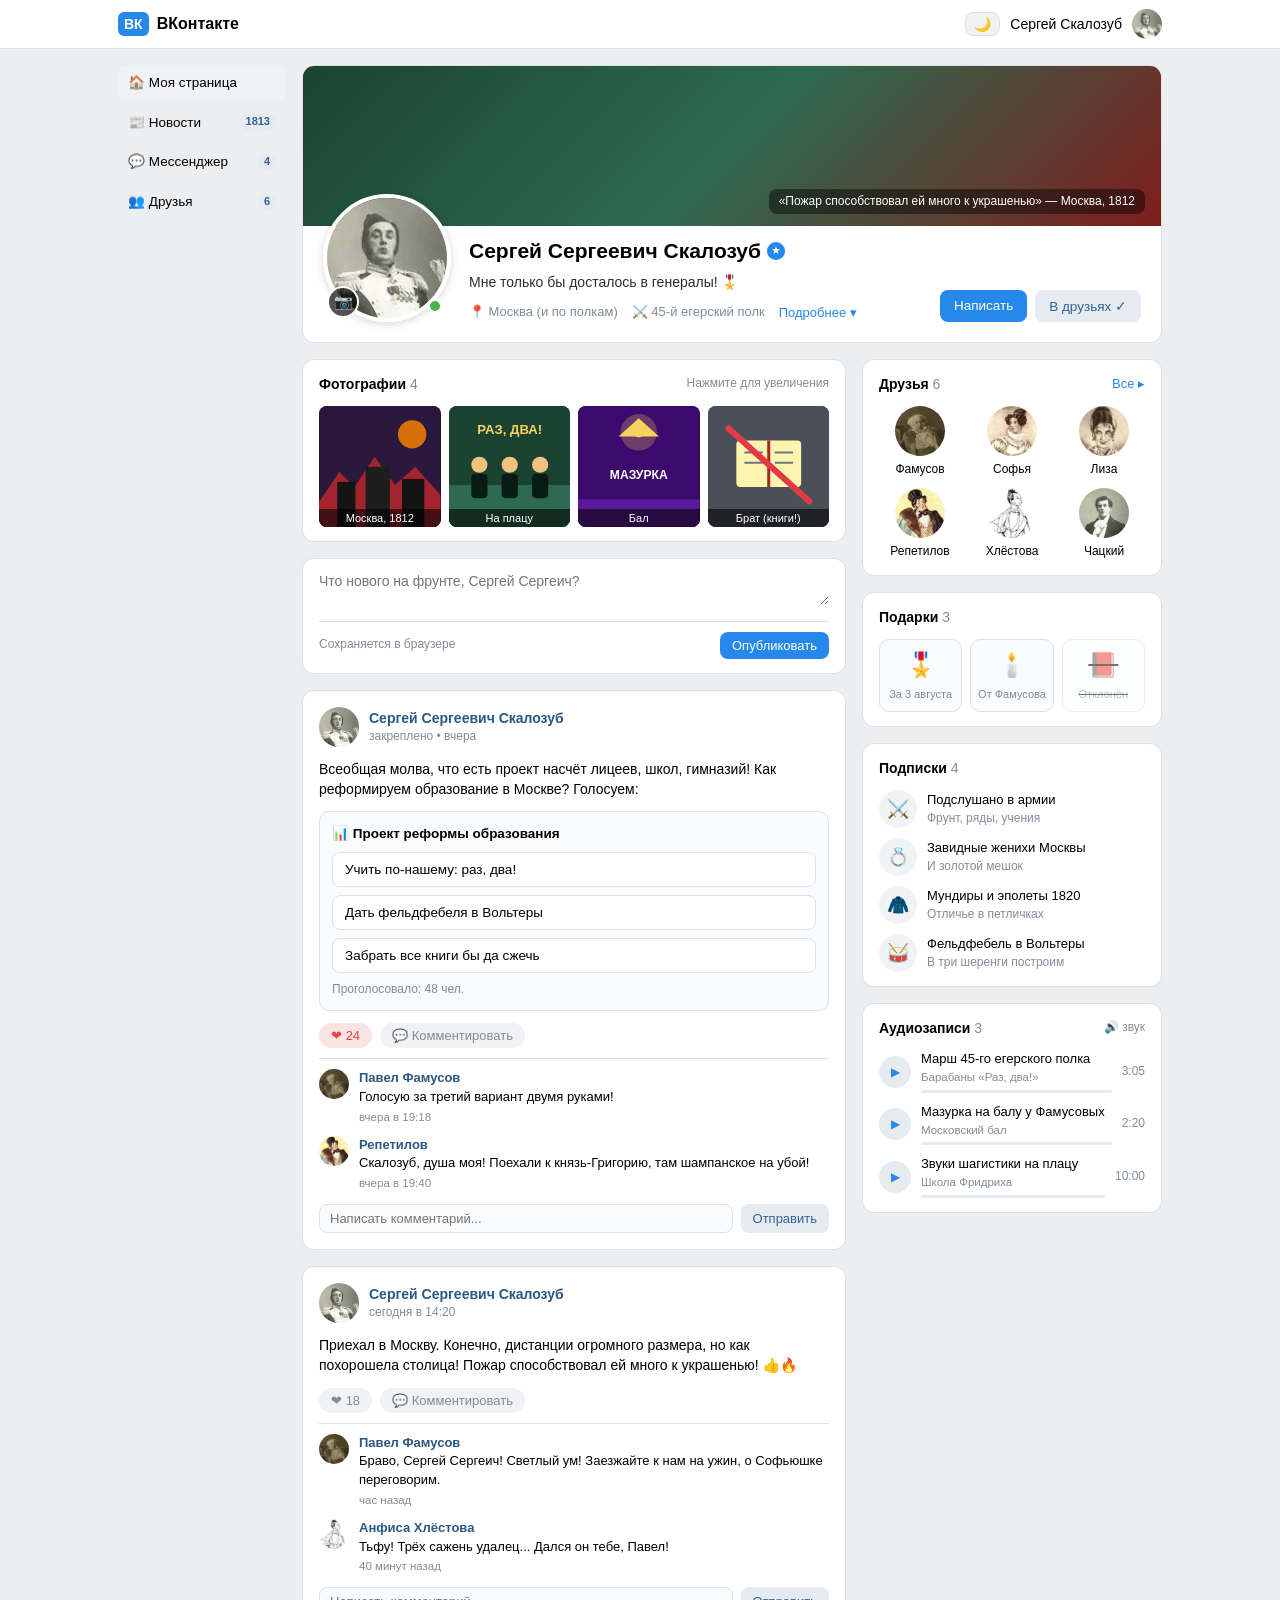
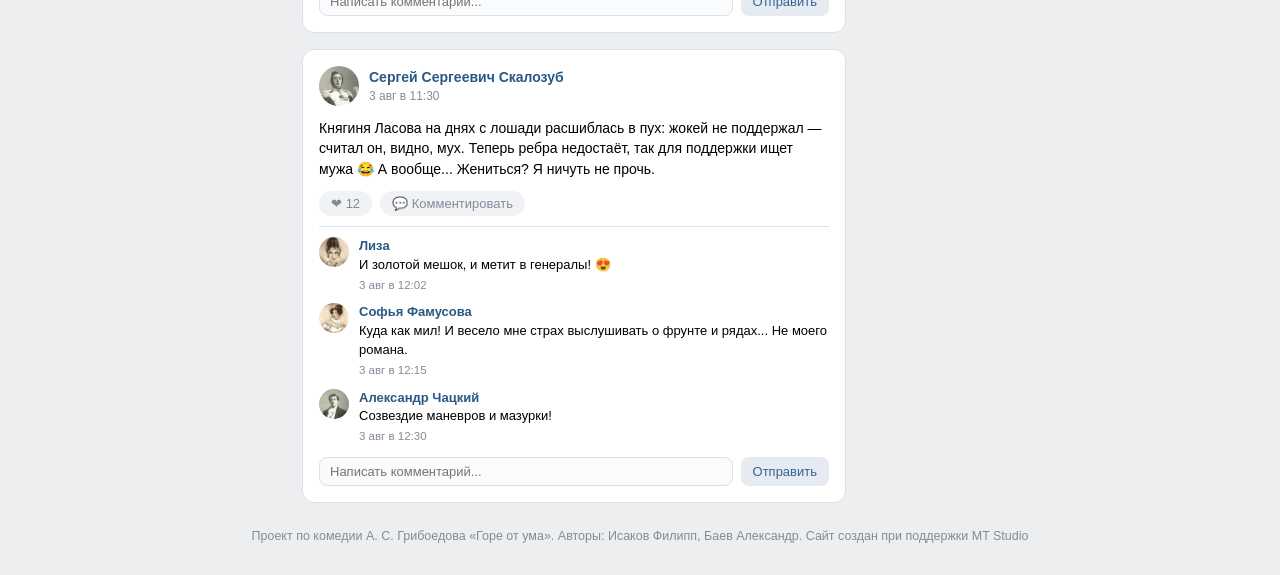
==== index.html @ fe4827a8 "Add files via upload" ====
<!DOCTYPE html>
<html lang="ru">
<head>
  <meta charset="UTF-8" />
  <meta name="viewport" content="width=device-width, initial-scale=1.0" />
  <title>Сергей Скалозуб | ВКонтакте</title>

  <!-- Favicon -->
  <link rel="icon" type="image/svg+xml" href="data:image/svg+xml,%3Csvg xmlns='http://www.w3.org/2000/svg' viewBox='0 0 64 64'%3E%3Crect width='64' height='64' rx='14' fill='%232688eb'/%3E%3Ctext x='32' y='43' font-family='Arial,sans-serif' font-weight='bold' font-size='28' text-anchor='middle' fill='white'%3EВК%3C/text%3E%3C/svg%3E" />

  <!-- Open Graph превью для Telegram / ВК -->
  <meta property="og:type" content="profile" />
  <meta property="og:url" content="https://vk.xkeylomt.space/" />
  <meta property="og:title" content="Сергей Сергеевич Скалозуб | ВКонтакте" />
  <meta property="og:description" content="Полковник 45-го егерского полка. «Мне только бы досталось в генералы!» — интерактивная страница по комедии А. С. Грибоедова «Горе от ума»." />
  <meta property="og:image" content="https://vk.xkeylomt.space/avatars/skalozub.jpg" />
  <meta name="theme-color" content="#2688eb" />

  <link rel="stylesheet" href="style.css" />
</head>
<body>
  <!-- Верхняя шапка -->
  <header class="vk-header">
    <div class="vk-header-inner">
      <div class="vk-header-left">
        <a href="#profile" class="vk-logo" id="logoHome">
          <span class="vk-logo-badge">ВК</span>
          <span class="vk-logo-text">ВКонтакте</span>
        </a>
      </div>
      <div class="vk-header-right">
        <button class="theme-toggle-btn" id="themeToggleBtn" title="Переключить тему">🌙</button>
        <span class="vk-user-mini">Сергей Скалозуб</span>
        <div class="vk-avatar-mini" id="headerMiniAvatar">СС</div>
      </div>
    </div>
  </header>

  <!-- Основной контейнер -->
  <div class="vk-layout">
    <!-- Левое меню -->
    <aside class="vk-sidebar">
      <nav class="vk-nav">
        <a href="#profile" class="vk-nav-item active" id="navProfile">🏠 Моя страница</a>
        <a href="#wall" class="vk-nav-item" id="navNews">📰 Новости <span class="badge">1813</span></a>
        <a href="#" class="vk-nav-item" id="openChatSidebar">💬 Мессенджер <span class="badge">4</span></a>
        <a href="#friends-tab" class="vk-nav-item" id="navFriends">👥 Друзья <span class="badge" id="navFriendsBadge">6</span></a>
      </nav>
    </aside>

    <!-- Контент -->
    <main class="vk-main">
      <!-- ==================== ВКЛАДКА 1: МОЯ СТРАНИЦА ==================== -->
      <div id="profileView">
        <!-- Шапка профиля -->
        <section class="card profile-header-card" id="profile">
          <div class="profile-cover">
            <div class="profile-cover-caption">
              «Пожар способствовал ей много к украшенью» — Москва, 1812
            </div>
          </div>

          <div class="profile-header-body">
            <!-- Аватарка -->
            <div class="profile-avatar-wrap">
              <svg id="defaultAvatarSvg" class="profile-avatar-svg" viewBox="0 0 160 160" xmlns="http://www.w3.org/2000/svg" aria-label="Сергей Скалозуб">
                <rect width="160" height="160" fill="#2c3e50" />
                <path d="M20 160 C25 118, 135 118, 140 160 Z" fill="#1b4332" />
                <path d="M68 118 L80 155 L92 118 Z" fill="#9b2226" />
                <ellipse cx="42" cy="126" rx="16" ry="7" fill="#e9c46a" />
                <ellipse cx="118" cy="126" rx="16" ry="7" fill="#e9c46a" />
                <circle cx="80" cy="125" r="7" fill="#d62828" stroke="#f4d35e" stroke-width="2" />
                <rect x="68" y="95" width="24" height="22" rx="8" fill="#f1c27d" />
                <ellipse cx="80" cy="70" rx="28" ry="33" fill="#f1c27d" />
                <path d="M52 64 C48 40, 72 22, 85 26 C100 18, 112 42, 108 64 C105 46, 56 46, 52 64 Z" fill="#3d2b1f" />
                <path d="M52 64 L54 90 L61 84 L58 64 Z" fill="#3d2b1f" />
                <path d="M108 64 L106 90 L99 84 L102 64 Z" fill="#3d2b1f" />
                <circle cx="69" cy="68" r="3" fill="#1d1d1d" />
                <circle cx="91" cy="68" r="3" fill="#1d1d1d" />
                <path d="M61 60 L75 62" stroke="#3d2b1f" stroke-width="3" stroke-linecap="round" />
                <path d="M85 62 L99 60" stroke="#3d2b1f" stroke-width="3" stroke-linecap="round" />
                <path d="M64 84 Q80 78 96 84 Q80 88 64 84 Z" fill="#3d2b1f" />
              </svg>

              <img id="customAvatarImg" class="profile-avatar-img hidden" alt="Аватар Сергея Скалозуба" />

              <label for="avatarUploadInput" class="avatar-upload-btn" title="Поставить свою аватарку">📷</label>
              <input type="file" id="avatarUploadInput" accept="image/*" class="hidden" />
              <button type="button" id="resetAvatarBtn" class="avatar-reset-btn hidden" title="Вернуть стандартную аву">✕</button>

              <span class="online-dot" title="В сети с плаца"></span>
            </div>

            <div class="profile-info-top">
              <div class="profile-name-row">
                <h1>Сергей Сергеевич Скалозуб</h1>
                <span class="verified-badge" title="Подтверждённый полковник 45-го егерского полка">★</span>
              </div>

              <!-- Кликабельный статус -->
              <p class="profile-status" id="profileStatus" title="Нажмите, чтобы изменить статус">
                Мне только бы досталось в генералы! 🎖️
              </p>

              <div class="status-editor hidden" id="statusEditor">
                <select id="statusSelect">
                  <option value="Мне только бы досталось в генералы! 🎖️">Мне только бы досталось в генералы! 🎖️</option>
                  <option value="Учёностью меня не обморочишь.">Учёностью меня не обморочишь.</option>
                  <option value="Жениться? Я ничуть не прочь.">Жениться? Я ничуть не прочь.</option>
                  <option value="Пожар способствовал ей много к украшенью! 🔥">Пожар способствовал ей много к украшенью! 🔥</option>
                </select>
                <input type="text" id="statusCustomInput" placeholder="Или введите свой статус..." />
                <div class="status-editor-btns">
                  <button class="btn btn-primary btn-sm" id="saveStatusBtn">Сохранить</button>
                  <button class="btn btn-secondary btn-sm" id="cancelStatusBtn">Отмена</button>
                </div>
              </div>

              <div class="profile-meta-line">
                <span>📍 Москва (и по полкам)</span>
                <span>⚔️ 45-й егерский полк</span>
                <button class="link-btn" id="toggleDetailsBtn">Подробнее ▾</button>
              </div>
            </div>

            <div class="profile-actions">
              <button class="btn btn-primary" id="openChatBtn">Написать</button>
              <button class="btn btn-secondary" id="friendBtn">В друзьях ✓</button>
            </div>
          </div>

          <!-- Подробная информация -->
          <div class="profile-details hidden" id="profileDetails">
            <div class="details-grid">
              <div class="detail-row"><span>Семейное положение:</span> <strong>в активном поиске («Жениться? Я ничуть не прочь»)</strong></div>
              <div class="detail-row"><span>Служба:</span> <strong>С 1809 года; 30-й и 45-й егерские полки, полковник</strong></div>
              <div class="detail-row"><span>Награды:</span> <strong>Орден на шею за 3 августа 1813 года</strong></div>
              <div class="detail-row"><span>Образование:</span> <strong>Школа Фридриха («раз, два!»)</strong></div>
              <div class="detail-row"><span>Любимые книги:</span> <strong>«А книги сохранят так: для больших оказий»</strong></div>
              <div class="detail-row"><span>Родственники:</span> <strong>Брат (в ссоре — «в деревне книги стал читать»)</strong></div>
              <div class="detail-row"><span>О себе:</span> <strong>Прямизною стана, лицом и голосом герой. Учёностью меня не обморочишь.</strong></div>
            </div>
          </div>
        </section>

        <!-- Сетка: Стена + Правая колонка -->
        <div class="profile-grid">
          <div class="wall-column" id="wall">
            <!-- Блок фотографий (4 квадрата + лайтбокс) -->
            <section class="card photos-card">
              <div class="side-title-row">
                <h2 class="side-title">Фотографии <span class="muted">4</span></h2>
                <span class="hint">Нажмите для увеличения</span>
              </div>
              <div class="photos-strip" id="photosStrip">
                <button class="photo-thumb" data-index="0" title="Москва после 1812 года">
                  <svg viewBox="0 0 120 120" xmlns="http://www.w3.org/2000/svg">
                    <rect width="120" height="120" fill="#2b193d" />
                    <circle cx="92" cy="28" r="14" fill="#f77f00" opacity="0.85" />
                    <path d="M0 95 L20 65 L35 80 L55 50 L75 78 L95 60 L120 88 L120 120 L0 120 Z" fill="#d62828" opacity="0.7" />
                    <rect x="18" y="75" width="18" height="45" fill="#141414" />
                    <rect x="46" y="60" width="24" height="60" fill="#1d1d1d" />
                    <rect x="82" y="72" width="22" height="48" fill="#141414" />
                  </svg>
                  <span class="photo-label">Москва, 1812</span>
                </button>

                <button class="photo-thumb" data-index="1" title="Плац 45-го егерского полка">
                  <svg viewBox="0 0 120 120" xmlns="http://www.w3.org/2000/svg">
                    <rect width="120" height="120" fill="#1b4332" />
                    <rect y="78" width="120" height="42" fill="#2d6a4f" />
                    <circle cx="30" cy="58" r="8" fill="#f1c27d" />
                    <rect x="22" y="67" width="16" height="24" rx="4" fill="#081c15" />
                    <circle cx="60" cy="58" r="8" fill="#f1c27d" />
                    <rect x="52" y="67" width="16" height="24" rx="4" fill="#081c15" />
                    <circle cx="90" cy="58" r="8" fill="#f1c27d" />
                    <rect x="82" y="67" width="16" height="24" rx="4" fill="#081c15" />
                    <text x="60" y="28" text-anchor="middle" fill="#f4d35e" font-size="13" font-weight="bold" font-family="sans-serif">РАЗ, ДВА!</text>
                  </svg>
                  <span class="photo-label">На плацу</span>
                </button>

                <button class="photo-thumb" data-index="2" title="Бал у Фамусовых">
                  <svg viewBox="0 0 120 120" xmlns="http://www.w3.org/2000/svg">
                    <rect width="120" height="120" fill="#3c096c" />
                    <circle cx="60" cy="26" r="18" fill="#ffd166" opacity="0.25" />
                    <circle cx="60" cy="24" r="7" fill="#ffd166" />
                    <path d="M40 30 L80 30 L60 12 Z" fill="#f4d35e" />
                    <rect x="0" y="92" width="120" height="28" fill="#5a189a" />
                    <text x="60" y="72" text-anchor="middle" fill="#fff" font-size="12" font-weight="bold" font-family="sans-serif">МАЗУРКА</text>
                  </svg>
                  <span class="photo-label">Бал</span>
                </button>

                <button class="photo-thumb" data-index="3" title="Брат в деревне с книгой">
                  <svg viewBox="0 0 120 120" xmlns="http://www.w3.org/2000/svg">
                    <rect width="120" height="120" fill="#495057" />
                    <rect x="28" y="34" width="64" height="46" rx="4" fill="#fff3b0" />
                    <line x1="60" y1="34" x2="60" y2="80" stroke="#9e2a2b" stroke-width="3" />
                    <line x1="36" y1="46" x2="54" y2="46" stroke="#6c757d" stroke-width="2" />
                    <line x1="36" y1="56" x2="54" y2="56" stroke="#6c757d" stroke-width="2" />
                    <line x1="66" y1="46" x2="84" y2="46" stroke="#6c757d" stroke-width="2" />
                    <line x1="66" y1="56" x2="84" y2="56" stroke="#6c757d" stroke-width="2" />
                    <line x1="20" y1="22" x2="100" y2="94" stroke="#e63946" stroke-width="6" stroke-linecap="round" />
                  </svg>
                  <span class="photo-label">Брат (книги!)</span>
                </button>
              </div>
            </section>

            <!-- Новый пост -->
            <div class="card new-post-card">
              <textarea id="newPostInput" rows="2" placeholder="Что нового на фрунте, Сергей Сергеич?"></textarea>
              <div class="new-post-footer">
                <span class="hint">Сохраняется в браузере</span>
                <button class="btn btn-primary btn-sm" id="publishPostBtn">Опубликовать</button>
              </div>
            </div>

            <!-- Посты на стене -->
            <div id="postsContainer">
              <!-- Пост-опрос -->
              <article class="card post-card" data-post-id="post-poll">
                <div class="post-header">
                  <div class="post-avatar av-skalozub">СС</div>
                  <div>
                    <div class="post-author">Сергей Сергеевич Скалозуб</div>
                    <div class="post-date">закреплено • вчера</div>
                  </div>
                </div>
                <div class="post-text">
                  Всеобщая молва, что есть проект насчёт лицеев, школ, гимназий! Как реформируем образование в Москве? Голосуем:
                </div>

                <div class="poll-box" id="pollBox">
                  <div class="poll-title">📊 Проект реформы образования</div>
                  <button class="poll-option" data-option="0">
                    <span class="poll-fill"></span>
                    <span class="poll-label">Учить по-нашему: раз, два!</span>
                    <span class="poll-percent"></span>
                  </button>
                  <button class="poll-option" data-option="1">
                    <span class="poll-fill"></span>
                    <span class="poll-label">Дать фельдфебеля в Вольтеры</span>
                    <span class="poll-percent"></span>
                  </button>
                  <button class="poll-option" data-option="2">
                    <span class="poll-fill"></span>
                    <span class="poll-label">Забрать все книги бы да сжечь</span>
                    <span class="poll-percent"></span>
                  </button>
                  <div class="poll-footer" id="pollTotal">Проголосовало: 48 чел.</div>
                </div>

                <div class="post-actions">
                  <button class="action-btn like-btn liked" data-count="24">❤ <span class="count">24</span></button>
                  <button class="action-btn comment-focus-btn">💬 <span>Комментировать</span></button>
                </div>
                <div class="comments-list">
                  <div class="comment">
                    <div class="comment-avatar av-famusov">ПФ</div>
                    <div class="comment-body">
                      <span class="comment-author">Павел Фамусов</span>
                      Голосую за третий вариант двумя руками!
                      <div class="comment-date">вчера в 19:18</div>
                    </div>
                  </div>
                  <div class="comment">
                    <div class="comment-avatar av-repetilov">Р</div>
                    <div class="comment-body">
                      <span class="comment-author">Репетилов</span>
                      Скалозуб, душа моя! Поехали к князь-Григорию, там шампанское на убой!
                      <div class="comment-date">вчера в 19:40</div>
                    </div>
                  </div>
                </div>
                <div class="add-comment-row">
                  <input type="text" class="comment-input" placeholder="Написать комментарий..." />
                  <button class="btn btn-secondary btn-sm send-comment-btn">Отправить</button>
                </div>
              </article>

              <!-- Пост 1 -->
              <article class="card post-card" data-post-id="post-1">
                <div class="post-header">
                  <div class="post-avatar av-skalozub">СС</div>
                  <div>
                    <div class="post-author">Сергей Сергеевич Скалозуб</div>
                    <div class="post-date">сегодня в 14:20</div>
                  </div>
                </div>
                <div class="post-text">
                  Приехал в Москву. Конечно, дистанции огромного размера, но как похорошела столица! Пожар способствовал ей много к украшенью! 👍🔥
                </div>
                <div class="post-actions">
                  <button class="action-btn like-btn" data-count="18">❤ <span class="count">18</span></button>
                  <button class="action-btn comment-focus-btn">💬 <span>Комментировать</span></button>
                </div>
                <div class="comments-list">
                  <div class="comment">
                    <div class="comment-avatar av-famusov">ПФ</div>
                    <div class="comment-body">
                      <span class="comment-author">Павел Фамусов</span>
                      Браво, Сергей Сергеич! Светлый ум! Заезжайте к нам на ужин, о Софьюшке переговорим.
                      <div class="comment-date">час назад</div>
                    </div>
                  </div>
                  <div class="comment">
                    <div class="comment-avatar av-khlestova">АХ</div>
                    <div class="comment-body">
                      <span class="comment-author">Анфиса Хлёстова</span>
                      Тьфу! Трёх сажень удалец... Дался он тебе, Павел!
                      <div class="comment-date">40 минут назад</div>
                    </div>
                  </div>
                </div>
                <div class="add-comment-row">
                  <input type="text" class="comment-input" placeholder="Написать комментарий..." />
                  <button class="btn btn-secondary btn-sm send-comment-btn">Отправить</button>
                </div>
              </article>

              <!-- Пост 3 -->
              <article class="card post-card" data-post-id="post-3">
                <div class="post-header">
                  <div class="post-avatar av-skalozub">СС</div>
                  <div>
                    <div class="post-author">Сергей Сергеевич Скалозуб</div>
                    <div class="post-date">3 авг в 11:30</div>
                  </div>
                </div>
                <div class="post-text">
                  Княгиня Ласова на днях с лошади расшиблась в пух: жокей не поддержал — считал он, видно, мух. Теперь ребра недостаёт, так для поддержки ищет мужа 😂 А вообще... Жениться? Я ничуть не прочь.
                </div>
                <div class="post-actions">
                  <button class="action-btn like-btn" data-count="12">❤ <span class="count">12</span></button>
                  <button class="action-btn comment-focus-btn">💬 <span>Комментировать</span></button>
                </div>
                <div class="comments-list">
                  <div class="comment">
                    <div class="comment-avatar av-liza">Л</div>
                    <div class="comment-body">
                      <span class="comment-author">Лиза</span>
                      И золотой мешок, и метит в генералы! 😍
                      <div class="comment-date">3 авг в 12:02</div>
                    </div>
                  </div>
                  <div class="comment">
                    <div class="comment-avatar av-sofia">СФ</div>
                    <div class="comment-body">
                      <span class="comment-author">Софья Фамусова</span>
                      Куда как мил! И весело мне страх выслушивать о фрунте и рядах... Не моего романа.
                      <div class="comment-date">3 авг в 12:15</div>
                    </div>
                  </div>
                  <div class="comment">
                    <div class="comment-avatar av-chatsky">АЧ</div>
                    <div class="comment-body">
                      <span class="comment-author">Александр Чацкий</span>
                      Созвездие маневров и мазурки!
                      <div class="comment-date">3 авг в 12:30</div>
                    </div>
                  </div>
                </div>
                <div class="add-comment-row">
                  <input type="text" class="comment-input" placeholder="Написать комментарий..." />
                  <button class="btn btn-secondary btn-sm send-comment-btn">Отправить</button>
                </div>
              </article>
            </div>
          </div>

          <!-- Правая узкая колонка -->
          <aside class="side-column">
            <!-- Кликабельные друзья -->
            <section class="card side-card">
              <div class="side-title-row">
                <h2 class="side-title">Друзья <span class="muted">6</span></h2>
                <button class="link-btn" id="openFriendsFromSide">Все ▸</button>
              </div>
              <div class="friends-grid">
                <a href="friends/famusov.html" class="friend-item">
                  <div class="friend-av av-famusov">ПФ</div>
                  <span>Фамусов</span>
                </a>
                <a href="friends/sofia.html" class="friend-item">
                  <div class="friend-av av-sofia">СФ</div>
                  <span>Софья</span>
                </a>
                <a href="friends/liza.html" class="friend-item">
                  <div class="friend-av av-liza">Л</div>
                  <span>Лиза</span>
                </a>
                <a href="friends/repetilov.html" class="friend-item">
                  <div class="friend-av av-repetilov">Р</div>
                  <span>Репетилов</span>
                </a>
                <a href="friends/khlestova.html" class="friend-item">
                  <div class="friend-av av-khlestova">АХ</div>
                  <span>Хлёстова</span>
                </a>
                <a href="friends/chatsky.html" class="friend-item">
                  <div class="friend-av av-chatsky">АЧ</div>
                  <span>Чацкий</span>
                </a>
              </div>
            </section>

            <!-- Подарки -->
            <section class="card side-card">
              <h2 class="side-title">Подарки <span class="muted">3</span></h2>
              <div class="gifts-grid">
                <div class="gift-item" title="Орден на шею за 3 августа 1813 года">
                  <span class="gift-emoji">🎖️</span>
                  <span class="gift-caption">За 3 августа</span>
                </div>
                <div class="gift-item" title="Приглашение на званый ужин от Фамусова">
                  <span class="gift-emoji">🕯️</span>
                  <span class="gift-caption">От Фамусова</span>
                </div>
                <div class="gift-item gift-rejected" title="Томик Вольтера от Чацкого — отклонён полковником">
                  <span class="gift-emoji">📕</span>
                  <span class="gift-caption">Отклонён</span>
                </div>
              </div>
            </section>

            <!-- Подписки -->
            <section class="card side-card">
              <h2 class="side-title">Подписки <span class="muted">4</span></h2>
              <ul class="groups-list">
                <li>
                  <div class="group-icon">⚔️</div>
                  <div>
                    <div class="group-name">Подслушано в армии</div>
                    <div class="group-sub">Фрунт, ряды, учения</div>
                  </div>
                </li>
                <li>
                  <div class="group-icon">💍</div>
                  <div>
                    <div class="group-name">Завидные женихи Москвы</div>
                    <div class="group-sub">И золотой мешок</div>
                  </div>
                </li>
                <li>
                  <div class="group-icon">🧥</div>
                  <div>
                    <div class="group-name">Мундиры и эполеты 1820</div>
                    <div class="group-sub">Отличье в петличках</div>
                  </div>
                </li>
                <li>
                  <div class="group-icon">🥁</div>
                  <div>
                    <div class="group-name">Фельдфебель в Вольтеры</div>
                    <div class="group-sub">В три шеренги построим</div>
                  </div>
                </li>
              </ul>
            </section>

            <!-- Аудиозаписи (со звуком!) -->
            <section class="card side-card">
              <div class="side-title-row">
                <h2 class="side-title">Аудиозаписи <span class="muted">3</span></h2>
                <span class="hint">🔊 звук</span>
              </div>
              <div class="audio-list">
                <div class="audio-item" data-sound="march">
                  <button class="play-btn" aria-label="Воспроизвести">▶</button>
                  <div class="audio-info">
                    <div class="audio-title">Марш 45-го егерского полка</div>
                    <div class="audio-artist">Барабаны «Раз, два!»</div>
                    <div class="audio-bar"><div class="audio-progress"></div></div>
                  </div>
                  <span class="audio-time">3:05</span>
                </div>
                <div class="audio-item" data-sound="mazurka">
                  <button class="play-btn" aria-label="Воспроизвести">▶</button>
                  <div class="audio-info">
                    <div class="audio-title">Мазурка на балу у Фамусовых</div>
                    <div class="audio-artist">Московский бал</div>
                    <div class="audio-bar"><div class="audio-progress"></div></div>
                  </div>
                  <span class="audio-time">2:20</span>
                </div>
                <div class="audio-item" data-sound="steps">
                  <button class="play-btn" aria-label="Воспроизвести">▶</button>
                  <div class="audio-info">
                    <div class="audio-title">Звуки шагистики на плацу</div>
                    <div class="audio-artist">Школа Фридриха</div>
                    <div class="audio-bar"><div class="audio-progress"></div></div>
                  </div>
                  <span class="audio-time">10:00</span>
                </div>
              </div>
            </section>
          </aside>
        </div>
      </div>

      <!-- ==================== ВКЛАДКА 2: ДРУЗЬЯ ==================== -->
      <section id="friendsView" class="hidden">
        <div class="card friends-page-header">
          <div class="friends-tabs-row">
            <div class="friends-tabs">
              <button class="friends-tab-btn active" data-filter="all">Все друзья <span class="tab-count" id="countAll">5</span></button>
              <button class="friends-tab-btn" data-filter="online">В сети <span class="tab-count" id="countOnline">4</span></button>
              <button class="friends-tab-btn" data-filter="blacklist">Чёрный список <span class="tab-count" id="countBlacklist">1</span></button>
            </div>
            <button class="btn btn-secondary btn-sm" id="backToProfileBtn">← На страницу</button>
          </div>
          <div class="friends-filter-bar">
            <input type="text" id="friendsFilterInput" placeholder="Найти по имени или цитате..." />
          </div>
        </div>

        <div class="card friends-page-list" id="friendsPageList">
          <div class="friend-page-card" data-friend-id="famusov" data-online="true">
            <a href="friends/famusov.html" class="friend-page-av av-famusov">ПФ<span class="mini-online-dot"></span></a>
            <div class="friend-page-info">
              <a href="friends/famusov.html" class="friend-page-name">Павел Афанасьевич Фамусов <span class="cs-badge hidden">В ЧС</span></a>
              <div class="friend-page-meta">Управляющий в казённом месте • Москва</div>
              <div class="friend-page-status">«Известный человек, солидный! Не по летам и чин завидный»</div>
            </div>
            <div class="friend-page-actions">
              <a href="friends/famusov.html" class="btn btn-secondary btn-sm">Открыть</a>
              <button class="btn btn-danger-soft btn-sm toggle-cs-btn">В ЧС</button>
            </div>
          </div>

          <div class="friend-page-card" data-friend-id="sofia" data-online="true">
            <a href="friends/sofia.html" class="friend-page-av av-sofia">СФ<span class="mini-online-dot"></span></a>
            <div class="friend-page-info">
              <a href="friends/sofia.html" class="friend-page-name">Софья Павловна Фамусова <span class="cs-badge hidden">В ЧС</span></a>
              <div class="friend-page-meta">Потенциальная невеста • Дом Фамусовых</div>
              <div class="friend-page-status">«Куда как мил! И весело мне страх выслушивать о фрунте и рядах...»</div>
            </div>
            <div class="friend-page-actions">
              <a href="friends/sofia.html" class="btn btn-secondary btn-sm">Открыть</a>
              <button class="btn btn-danger-soft btn-sm toggle-cs-btn">В ЧС</button>
            </div>
          </div>

          <div class="friend-page-card" data-friend-id="liza" data-online="true">
            <a href="friends/liza.html" class="friend-page-av av-liza">Л<span class="mini-online-dot"></span></a>
            <div class="friend-page-info">
              <a href="friends/liza.html" class="friend-page-name">Лизанька <span class="cs-badge hidden">В ЧС</span></a>
              <div class="friend-page-meta">Служанка в доме Фамусовых • Москва</div>
              <div class="friend-page-status">«И золотой мешок, и метит в генералы!»</div>
            </div>
            <div class="friend-page-actions">
              <a href="friends/liza.html" class="btn btn-secondary btn-sm">Открыть</a>
              <button class="btn btn-danger-soft btn-sm toggle-cs-btn">В ЧС</button>
            </div>
          </div>

          <div class="friend-page-card" data-friend-id="repetilov" data-online="false">
            <a href="friends/repetilov.html" class="friend-page-av av-repetilov">Р</a>
            <div class="friend-page-info">
              <a href="friends/repetilov.html" class="friend-page-name">Репетилов <span class="cs-badge hidden">В ЧС</span></a>
              <div class="friend-page-meta">Был в сети 2 часа назад • Английский клуб</div>
              <div class="friend-page-status">«Шумим, братец, шумим! Поехали к князь-Григорию!»</div>
            </div>
            <div class="friend-page-actions">
              <a href="friends/repetilov.html" class="btn btn-secondary btn-sm">Открыть</a>
              <button class="btn btn-danger-soft btn-sm toggle-cs-btn">В ЧС</button>
            </div>
          </div>

          <div class="friend-page-card" data-friend-id="khlestova" data-online="true">
            <a href="friends/khlestova.html" class="friend-page-av av-khlestova">АХ<span class="mini-online-dot"></span></a>
            <div class="friend-page-info">
              <a href="friends/khlestova.html" class="friend-page-name">Анфиса Ниловна Хлёстова <span class="cs-badge hidden">В ЧС</span></a>
              <div class="friend-page-meta">Свояченица Фамусова • Москва, Покровка</div>
              <div class="friend-page-status">«Тьфу! Трёх сажень удалец... Дался он тебе, Павел!»</div>
            </div>
            <div class="friend-page-actions">
              <a href="friends/khlestova.html" class="btn btn-secondary btn-sm">Открыть</a>
              <button class="btn btn-danger-soft btn-sm toggle-cs-btn">В ЧС</button>
            </div>
          </div>

          <div class="friend-page-card hidden" data-friend-id="chatsky" data-online="false">
            <a href="friends/chatsky.html" class="friend-page-av av-chatsky">АЧ</a>
            <div class="friend-page-info">
              <a href="friends/chatsky.html" class="friend-page-name">Александр Андреевич Чацкий <span class="cs-badge">В ЧС</span></a>
              <div class="friend-page-meta">Учёность, вольнодумство • Москва → в карете</div>
              <div class="friend-page-status">«Созвездие маневров и мазурки!»</div>
            </div>
            <div class="friend-page-actions">
              <a href="friends/chatsky.html" class="btn btn-secondary btn-sm">Открыть</a>
              <button class="btn btn-danger-soft btn-sm toggle-cs-btn">Убрать из ЧС</button>
            </div>
          </div>
        </div>
      </section>
    </main>
  </div>

  <!-- Модальное окно Мессенджера (список диалогов + Gemini AI) -->
  <div class="modal-overlay hidden" id="chatModal">
    <div class="modal-card messenger-modal">
      <div class="modal-header">
        <div class="messenger-header-left">
          <strong>💬 Мессенджер</strong>
          <span class="gemini-badge" id="geminiStatusBadge">Локальный бот</span>
        </div>
        <div class="messenger-header-actions">
          <button class="btn btn-secondary btn-sm" id="geminiSettingsBtn" title="Подключить Gemini AI">⚙️ ИИ</button>
          <button class="close-modal" id="closeChatBtn">✕</button>
        </div>
      </div>

      <!-- Панель настройки Gemini ключа (хранится только в браузере!) -->
      <div class="gemini-panel hidden" id="geminiSettingsPanel">
        <div class="gemini-panel-title">Подключение Gemini (gemini-3.8-flash)</div>
        <p class="hint">
          Ключ сохраняется только в вашем браузере (в <code>localStorage</code>) и не попадает в код на GitHub.
        </p>
        <div class="gemini-input-row">
          <input type="password" id="geminiKeyInput" placeholder="Вставьте Gemini API Key (AIza...)" />
          <button class="btn btn-primary btn-sm" id="saveGeminiKeyBtn">Сохранить</button>
          <button class="btn btn-secondary btn-sm" id="clearGeminiKeyBtn">Сбросить</button>
        </div>
      </div>

      <div class="messenger-body">
        <!-- Левый список диалогов -->
        <div class="dialog-list" id="dialogList">
          <button class="dialog-item active" data-peer="skalozub">
            <div class="dialog-av av-skalozub">СС</div>
            <div class="dialog-meta">
              <div class="dialog-name">Сергей Скалозуб</div>
              <div class="dialog-preview">Раз, два! Вот и вся наука.</div>
            </div>
          </button>
          <button class="dialog-item" data-peer="famusov">
            <div class="dialog-av av-famusov">ПФ</div>
            <div class="dialog-meta">
              <div class="dialog-name">Павел Фамусов</div>
              <div class="dialog-preview">Заезжайте в четверг на обед!</div>
            </div>
          </button>
          <button class="dialog-item" data-peer="sofia">
            <div class="dialog-av av-sofia">СФ</div>
            <div class="dialog-meta">
              <div class="dialog-name">Софья Фамусова</div>
              <div class="dialog-preview">Только не про учения...</div>
            </div>
          </button>
          <button class="dialog-item" data-peer="repetilov">
            <div class="dialog-av av-repetilov">Р</div>
            <div class="dialog-meta">
              <div class="dialog-name">Репетилов</div>
              <div class="dialog-preview">Шумим, братец, поехали!</div>
            </div>
          </button>
          <button class="dialog-item" data-peer="chatsky">
            <div class="dialog-av av-chatsky">АЧ</div>
            <div class="dialog-meta">
              <div class="dialog-name">Александр Чацкий</div>
              <div class="dialog-preview" id="chatskyDialogPreview">🚫 В чёрном списке</div>
            </div>
          </button>
        </div>

        <!-- Правая часть: текущий чат -->
        <div class="chat-pane">
          <div class="chat-peer-bar">
            <strong id="chatPeerName">Сергей Скалозуб</strong>
            <span class="hint" id="chatPeerSub">Полковник 45-го егерского</span>
          </div>

          <div class="chat-messages" id="chatMessages"></div>

          <div class="chat-blocked-notice hidden" id="chatBlockedNotice">
            🚫 Вы добавили этого пользователя в чёрный список. Уберите его из ЧС во вкладке «Друзья», чтобы написать.
          </div>

          <div class="chat-input-row" id="chatInputRow">
            <input type="text" id="chatInput" placeholder="Напишите сообщение..." />
            <button class="btn btn-primary btn-sm" id="sendChatBtn">Отправить</button>
          </div>
        </div>
      </div>
    </div>
  </div>

  <!-- Лайтбокс для фотографий -->
  <div class="modal-overlay hidden" id="photoLightbox">
    <div class="lightbox-card">
      <button class="lightbox-close" id="lightboxClose">✕</button>
      <div class="lightbox-stage">
        <button class="lightbox-nav" id="lightboxPrev">‹</button>
        <div class="lightbox-img-wrap" id="lightboxImgWrap"></div>
        <button class="lightbox-nav" id="lightboxNext">›</button>
      </div>
      <div class="lightbox-caption" id="lightboxCaption"></div>
    </div>
  </div>

  <footer class="vk-footer">
    Проект по комедии А. С. Грибоедова «Горе от ума». Авторы: Исаков Филипп, Баев Александр. <span>Сайт создан при поддержки MT Studio</span>
  </footer>

  <script src="script.js"></script>
</body>
</html>
---- style.css ----
:root {
  --vk-bg: #edeef0;
  --vk-card: #ffffff;
  --vk-surface: #fafbfc;
  --vk-hover: #f0f2f5;
  --vk-blue: #2688eb;
  --vk-blue-dark: #1d6fc2;
  --vk-btn-sec-bg: #e5ebf1;
  --vk-btn-sec-text: #346297;
  --vk-text: #000000;
  --vk-text-soft: #2c2d2e;
  --vk-link: #2a5885;
  --vk-muted: #818c99;
  --vk-border: #dce1e6;
  --vk-red: #e64646;
  --vk-chat-bg: #f5f7fa;
  --vk-chat-out: #cce4ff;
  --radius: 12px;
}

body.dark-theme {
  --vk-bg: #141414;
  --vk-card: #222222;
  --vk-surface: #292929;
  --vk-hover: #2f2f2f;
  --vk-blue: #71aaeb;
  --vk-blue-dark: #5c9ce6;
  --vk-btn-sec-bg: #333333;
  --vk-btn-sec-text: #e1e3e6;
  --vk-text: #e1e3e6;
  --vk-text-soft: #c4c8cc;
  --vk-link: #71aaeb;
  --vk-muted: #828282;
  --vk-border: #363738;
  --vk-chat-bg: #19191a;
  --vk-chat-out: #2b4c72;
}

* {
  box-sizing: border-box;
  margin: 0;
  padding: 0;
}

html {
  scroll-behavior: smooth;
}

body {
  font-family: -apple-system, BlinkMacSystemFont, "Segoe UI", Roboto, Helvetica, Arial, sans-serif;
  background-color: var(--vk-bg);
  color: var(--vk-text);
  line-height: 1.45;
  font-size: 14px;
  transition: background-color 0.2s, color 0.2s;
}

/* Шапка */
.vk-header {
  background: var(--vk-card);
  border-bottom: 1px solid var(--vk-border);
  position: sticky;
  top: 0;
  z-index: 100;
}

.vk-header-inner {
  max-width: 1076px;
  margin: 0 auto;
  height: 48px;
  padding: 0 16px;
  display: flex;
  align-items: center;
  justify-content: space-between;
}

.vk-logo {
  display: flex;
  align-items: center;
  gap: 8px;
  text-decoration: none;
  color: var(--vk-text);
  font-weight: 700;
  font-size: 16px;
}

.vk-logo-badge {
  background: var(--vk-blue);
  color: #fff;
  padding: 2px 6px;
  border-radius: 6px;
  font-size: 14px;
}

.vk-header-right {
  display: flex;
  align-items: center;
  gap: 10px;
  font-weight: 500;
}

.theme-toggle-btn {
  background: var(--vk-hover);
  border: 1px solid var(--vk-border);
  border-radius: 8px;
  padding: 4px 8px;
  cursor: pointer;
  font-size: 14px;
  line-height: 1;
}

.vk-avatar-mini {
  width: 30px;
  height: 30px;
  border-radius: 50%;
  background-color: #1b4332;
  background-size: cover;
  background-position: center;
  color: #f4d35e;
  display: flex;
  align-items: center;
  justify-content: center;
  font-size: 12px;
  font-weight: 700;
  overflow: hidden;
}

/* Сетка */
.vk-layout {
  max-width: 1076px;
  margin: 16px auto;
  padding: 0 16px;
  display: grid;
  grid-template-columns: 168px 1fr;
  gap: 16px;
}

.vk-nav {
  display: flex;
  flex-direction: column;
  gap: 4px;
  position: sticky;
  top: 64px;
}

.vk-nav-item {
  display: flex;
  align-items: center;
  justify-content: space-between;
  padding: 8px 10px;
  border-radius: 8px;
  text-decoration: none;
  color: var(--vk-text);
  font-size: 13.5px;
  transition: background 0.15s, transform 0.12s;
}

.vk-nav-item:hover,
.vk-nav-item.active {
  background: var(--vk-hover);
}

.vk-nav-item:active {
  transform: scale(0.97);
}

.badge {
  background: var(--vk-btn-sec-bg);
  color: var(--vk-btn-sec-text);
  font-size: 11px;
  padding: 1px 6px;
  border-radius: 10px;
  font-weight: 600;
}

.card {
  background: var(--vk-card);
  border-radius: var(--radius);
  border: 1px solid var(--vk-border);
  overflow: hidden;
}

/* Профиль */
.profile-cover {
  height: 160px;
  background: linear-gradient(135deg, #1b4332 0%, #2d6a4f 50%, #7f1d1d 100%);
  display: flex;
  align-items: flex-end;
  justify-content: flex-end;
  padding: 12px 16px;
}

.profile-cover-caption {
  background: rgba(0, 0, 0, 0.45);
  color: #fff;
  padding: 4px 10px;
  border-radius: 8px;
  font-size: 12px;
}

.profile-header-body {
  padding: 0 20px 20px;
  display: flex;
  align-items: flex-end;
  gap: 18px;
  flex-wrap: wrap;
}

.profile-avatar-wrap {
  margin-top: -54px;
  position: relative;
  flex-shrink: 0;
  width: 128px;
  height: 128px;
}

.profile-avatar-svg,
.profile-avatar-img,
.mini-avatar-circle {
  width: 128px;
  height: 128px;
  border-radius: 50%;
  border: 4px solid var(--vk-card);
  display: block;
  object-fit: cover;
  background-size: cover;
  background-position: center;
  box-shadow: 0 2px 8px rgba(0, 0, 0, 0.16);
}

.mini-avatar-circle {
  display: flex;
  align-items: center;
  justify-content: center;
  font-size: 40px;
  font-weight: 700;
  color: #fff;
  overflow: hidden;
}

.avatar-upload-btn {
  position: absolute;
  bottom: 4px;
  left: 4px;
  width: 32px;
  height: 32px;
  border-radius: 50%;
  background: rgba(0, 0, 0, 0.68);
  color: #fff;
  display: flex;
  align-items: center;
  justify-content: center;
  font-size: 15px;
  cursor: pointer;
  border: 2px solid var(--vk-card);
  transition: transform 0.15s, background 0.15s;
}

.avatar-upload-btn:hover {
  background: var(--vk-blue);
  transform: scale(1.08);
}

.avatar-reset-btn {
  position: absolute;
  top: 4px;
  right: 4px;
  width: 24px;
  height: 24px;
  border-radius: 50%;
  border: 2px solid var(--vk-card);
  background: rgba(230, 70, 70, 0.92);
  color: #fff;
  font-size: 12px;
  cursor: pointer;
  display: flex;
  align-items: center;
  justify-content: center;
}

.online-dot {
  position: absolute;
  bottom: 8px;
  right: 8px;
  width: 16px;
  height: 16px;
  background: #4bb34b;
  border: 3px solid var(--vk-card);
  border-radius: 50%;
}

.profile-info-top {
  flex: 1;
  min-width: 220px;
  padding-top: 10px;
}

.profile-name-row {
  display: flex;
  align-items: center;
  gap: 6px;
}

.profile-name-row h1 {
  font-size: 21px;
  font-weight: 700;
}

.verified-badge {
  background: var(--vk-blue);
  color: #fff;
  font-size: 11px;
  width: 18px;
  height: 18px;
  border-radius: 50%;
  display: inline-flex;
  align-items: center;
  justify-content: center;
}

.profile-status {
  margin-top: 4px;
  color: var(--vk-text-soft);
  cursor: pointer;
  display: inline-block;
  padding: 2px 6px;
  margin-left: -6px;
  border-radius: 6px;
  transition: background 0.15s;
}

.profile-status:hover {
  background: var(--vk-hover);
}

.status-editor {
  margin-top: 8px;
  padding: 10px;
  background: var(--vk-surface);
  border: 1px solid var(--vk-border);
  border-radius: 8px;
  display: flex;
  flex-direction: column;
  gap: 8px;
  max-width: 420px;
}

.status-editor select,
.status-editor input {
  border: 1px solid var(--vk-border);
  background: var(--vk-card);
  color: var(--vk-text);
  border-radius: 6px;
  padding: 6px 8px;
  font-size: 13px;
  outline: none;
}

.status-editor-btns {
  display: flex;
  gap: 8px;
}

.profile-meta-line {
  margin-top: 8px;
  display: flex;
  flex-wrap: wrap;
  gap: 14px;
  color: var(--vk-muted);
  font-size: 13px;
  align-items: center;
}

.link-btn {
  background: none;
  border: none;
  color: var(--vk-blue);
  cursor: pointer;
  font-size: 13px;
  font-weight: 500;
  text-decoration: none;
}

.profile-actions {
  display: flex;
  gap: 8px;
  padding-top: 10px;
}

.btn {
  border: none;
  border-radius: 8px;
  padding: 8px 14px;
  font-size: 13.5px;
  font-weight: 500;
  cursor: pointer;
  text-decoration: none;
  display: inline-flex;
  align-items: center;
  justify-content: center;
  transition: background 0.15s, opacity 0.15s;
}

.btn-sm {
  padding: 6px 12px;
  font-size: 13px;
}

.btn-primary {
  background: var(--vk-blue);
  color: #fff;
}

.btn-primary:hover {
  background: var(--vk-blue-dark);
}

.btn-secondary {
  background: var(--vk-btn-sec-bg);
  color: var(--vk-btn-sec-text);
}

.btn-secondary:hover {
  opacity: 0.9;
}

.btn-danger-soft {
  background: rgba(230, 70, 70, 0.12);
  color: var(--vk-red);
}

.btn-danger-soft:hover {
  background: rgba(230, 70, 70, 0.22);
}

.profile-details {
  border-top: 1px solid var(--vk-border);
  padding: 16px 20px;
  background: var(--vk-surface);
}

.details-grid {
  display: flex;
  flex-direction: column;
  gap: 8px;
}

.detail-row {
  display: grid;
  grid-template-columns: 180px 1fr;
  gap: 10px;
  font-size: 13.5px;
}

.detail-row span {
  color: var(--vk-muted);
}

.hidden {
  display: none !important;
}

/* Двухколоночный блок */
.profile-grid {
  margin-top: 16px;
  display: grid;
  grid-template-columns: 1fr 300px;
  gap: 16px;
  align-items: start;
}

.wall-column,
.side-column {
  display: flex;
  flex-direction: column;
  gap: 16px;
}

#wall {
  scroll-margin-top: 64px;
}

/* Блок фотографий */
.photos-card {
  padding: 14px 16px;
}

.photos-strip {
  display: grid;
  grid-template-columns: repeat(4, 1fr);
  gap: 8px;
}

.photo-thumb {
  border: none;
  border-radius: 8px;
  overflow: hidden;
  position: relative;
  cursor: pointer;
  aspect-ratio: 1 / 1;
  background: #1d1d1d;
  padding: 0;
  transition: transform 0.15s;
}

.photo-thumb:hover {
  transform: scale(1.03);
}

.photo-thumb svg {
  width: 100%;
  height: 100%;
  display: block;
}

.photo-label {
  position: absolute;
  bottom: 0;
  left: 0;
  right: 0;
  background: rgba(0, 0, 0, 0.58);
  color: #fff;
  font-size: 11px;
  padding: 3px 4px;
  text-align: center;
}

/* Анимации */
@keyframes newsHighlight {
  0% {
    opacity: 0.25;
    transform: translateY(20px) scale(0.98);
    border-color: var(--vk-blue);
    box-shadow: 0 0 0 3px rgba(38, 136, 235, 0.28);
  }
  55% {
    opacity: 1;
    transform: translateY(-2px) scale(1.005);
    border-color: var(--vk-blue);
    box-shadow: 0 8px 22px rgba(38, 136, 235, 0.18);
  }
  100% {
    opacity: 1;
    transform: translateY(0) scale(1);
    border-color: var(--vk-border);
    box-shadow: none;
  }
}

.post-card.news-animate {
  animation: newsHighlight 0.65s cubic-bezier(0.22, 1, 0.36, 1) both;
}

@keyframes viewFadeIn {
  from {
    opacity: 0;
    transform: translateY(10px);
  }
  to {
    opacity: 1;
    transform: translateY(0);
  }
}

.view-animate {
  animation: viewFadeIn 0.28s ease-out both;
}

/* Новый пост */
.new-post-card {
  padding: 14px 16px;
}

.new-post-card textarea {
  width: 100%;
  border: none;
  background: transparent;
  color: var(--vk-text);
  resize: vertical;
  outline: none;
  font-family: inherit;
  font-size: 14px;
}

.new-post-footer {
  margin-top: 10px;
  padding-top: 10px;
  border-top: 1px solid var(--vk-border);
  display: flex;
  justify-content: space-between;
  align-items: center;
}

.hint {
  color: var(--vk-muted);
  font-size: 12px;
}

/* Посты */
.post-card {
  padding: 16px;
}

#postsContainer {
  display: flex;
  flex-direction: column;
  gap: 16px;
}

.post-header {
  display: flex;
  align-items: center;
  gap: 10px;
}

.post-avatar,
.comment-avatar,
.friend-av,
.friend-page-av,
.dialog-av {
  border-radius: 50%;
  display: flex;
  align-items: center;
  justify-content: center;
  font-weight: 700;
  color: #fff;
  flex-shrink: 0;
  background-size: cover;
  background-position: center;
}

.post-avatar {
  width: 40px;
  height: 40px;
  font-size: 14px;
}

.av-skalozub  { background-color: #1b4332; color: #f4d35e; }
.av-famusov   { background-color: #5a189a; }
.av-khlestova { background-color: #9b2226; }
.av-repetilov { background-color: #ca6702; }
.av-liza      { background-color: #d63384; }
.av-sofia     { background-color: #3a86ff; }
.av-chatsky   { background-color: #495057; }

.post-author {
  font-weight: 600;
  color: var(--vk-link);
}

.post-date {
  font-size: 12px;
  color: var(--vk-muted);
}

.post-text {
  margin: 12px 0;
  font-size: 14px;
}

/* Опрос */
.poll-box {
  background: var(--vk-surface);
  border: 1px solid var(--vk-border);
  border-radius: 10px;
  padding: 12px;
  margin-bottom: 12px;
  display: flex;
  flex-direction: column;
  gap: 8px;
}

.poll-title {
  font-weight: 600;
  font-size: 13.5px;
}

.poll-option {
  position: relative;
  border: 1px solid var(--vk-border);
  background: var(--vk-card);
  color: var(--vk-text);
  border-radius: 8px;
  padding: 9px 12px;
  cursor: pointer;
  display: flex;
  justify-content: space-between;
  align-items: center;
  overflow: hidden;
  text-align: left;
  font-size: 13.5px;
}

.poll-option.selected {
  border-color: var(--vk-blue);
  font-weight: 600;
}

.poll-fill {
  position: absolute;
  top: 0;
  left: 0;
  bottom: 0;
  width: 0%;
  background: rgba(38, 136, 235, 0.16);
  transition: width 0.45s cubic-bezier(0.22, 1, 0.36, 1);
  pointer-events: none;
}

.poll-label,
.poll-percent {
  position: relative;
  z-index: 1;
}

.poll-percent {
  font-size: 12.5px;
  color: var(--vk-muted);
  font-weight: 600;
}

.poll-footer {
  font-size: 12px;
  color: var(--vk-muted);
}

.post-actions {
  display: flex;
  gap: 8px;
  padding-bottom: 10px;
  border-bottom: 1px solid var(--vk-border);
}

.action-btn {
  background: var(--vk-hover);
  border: none;
  border-radius: 16px;
  padding: 5px 12px;
  cursor: pointer;
  color: var(--vk-muted);
  font-size: 13px;
  font-weight: 500;
  transition: background 0.15s;
}

.action-btn:hover {
  opacity: 0.9;
}

.like-btn.liked {
  background: rgba(230, 70, 70, 0.15);
  color: var(--vk-red);
}

/* Комментарии */
.comments-list {
  margin-top: 10px;
  display: flex;
  flex-direction: column;
  gap: 10px;
}

.comment {
  display: flex;
  gap: 10px;
  font-size: 13px;
}

.comment-avatar {
  width: 30px;
  height: 30px;
  font-size: 11px;
}

.comment-author {
  display: block;
  font-weight: 600;
  color: var(--vk-link);
}

.comment-date {
  font-size: 11.5px;
  color: var(--vk-muted);
  margin-top: 2px;
}

.add-comment-row {
  margin-top: 12px;
  display: flex;
  gap: 8px;
}

.comment-input {
  flex: 1;
  border: 1px solid var(--vk-border);
  background: var(--vk-surface);
  color: var(--vk-text);
  border-radius: 8px;
  padding: 6px 10px;
  font-size: 13px;
  outline: none;
}

.comment-input:focus {
  border-color: var(--vk-blue);
}

/* Правая колонка */
.side-card {
  padding: 14px 16px;
}

.side-title-row {
  display: flex;
  align-items: center;
  justify-content: space-between;
  margin-bottom: 12px;
}

.side-title-row .side-title {
  margin-bottom: 0;
}

.side-title {
  font-size: 14px;
  font-weight: 600;
  margin-bottom: 12px;
}

.muted {
  color: var(--vk-muted);
  font-weight: 400;
}

.friends-grid {
  display: grid;
  grid-template-columns: repeat(3, 1fr);
  gap: 10px;
  text-align: center;
}

.friend-item {
  display: flex;
  flex-direction: column;
  align-items: center;
  gap: 5px;
  font-size: 12px;
  text-decoration: none;
  color: var(--vk-text);
  transition: opacity 0.15s;
}

.friend-item:hover {
  opacity: 0.8;
}

.friend-av {
  width: 50px;
  height: 50px;
  font-size: 15px;
}

/* Подарки */
.gifts-grid {
  display: grid;
  grid-template-columns: repeat(3, 1fr);
  gap: 8px;
}

.gift-item {
  background: var(--vk-surface);
  border: 1px solid var(--vk-border);
  border-radius: 10px;
  padding: 8px 4px;
  text-align: center;
  display: flex;
  flex-direction: column;
  align-items: center;
  gap: 4px;
  cursor: help;
}

.gift-rejected {
  opacity: 0.55;
  text-decoration: line-through;
}

.gift-emoji {
  font-size: 24px;
}

.gift-caption {
  font-size: 11px;
  color: var(--vk-muted);
}

.groups-list {
  list-style: none;
  display: flex;
  flex-direction: column;
  gap: 10px;
}

.groups-list li {
  display: flex;
  align-items: center;
  gap: 10px;
}

.group-icon {
  width: 38px;
  height: 38px;
  border-radius: 50%;
  background: var(--vk-hover);
  display: flex;
  align-items: center;
  justify-content: center;
  font-size: 18px;
  flex-shrink: 0;
}

.group-name {
  font-weight: 500;
  font-size: 13px;
}

.group-sub {
  font-size: 12px;
  color: var(--vk-muted);
}

/* Аудиоплеер */
.audio-list {
  display: flex;
  flex-direction: column;
  gap: 10px;
}

.audio-item {
  display: flex;
  align-items: center;
  gap: 10px;
}

.play-btn {
  width: 32px;
  height: 32px;
  border-radius: 50%;
  border: none;
  background: var(--vk-btn-sec-bg);
  color: var(--vk-blue);
  cursor: pointer;
  font-size: 12px;
  flex-shrink: 0;
}

.audio-item.playing .play-btn {
  background: var(--vk-blue);
  color: #fff;
}

.audio-info {
  flex: 1;
  min-width: 0;
}

.audio-title {
  font-size: 13px;
  font-weight: 500;
  white-space: nowrap;
  overflow: hidden;
  text-overflow: ellipsis;
}

.audio-artist {
  font-size: 11.5px;
  color: var(--vk-muted);
}

.audio-bar {
  height: 3px;
  background: var(--vk-btn-sec-bg);
  border-radius: 2px;
  margin-top: 4px;
  overflow: hidden;
}

.audio-progress {
  height: 100%;
  width: 0%;
  background: var(--vk-blue);
  transition: width 0.3s linear;
}

.audio-time {
  font-size: 12px;
  color: var(--vk-muted);
}

/* Вкладка Друзья */
.friends-page-header {
  margin-bottom: 16px;
}

.friends-tabs-row {
  padding: 12px 16px;
  display: flex;
  align-items: center;
  justify-content: space-between;
  gap: 12px;
  border-bottom: 1px solid var(--vk-border);
  flex-wrap: wrap;
}

.friends-tabs {
  display: flex;
  gap: 6px;
  flex-wrap: wrap;
}

.friends-tab-btn {
  background: transparent;
  border: none;
  padding: 7px 12px;
  border-radius: 8px;
  font-size: 13.5px;
  font-weight: 500;
  color: var(--vk-muted);
  cursor: pointer;
}

.friends-tab-btn:hover {
  background: var(--vk-hover);
  color: var(--vk-text);
}

.friends-tab-btn.active {
  background: var(--vk-btn-sec-bg);
  color: var(--vk-btn-sec-text);
}

.tab-count {
  font-size: 12px;
  opacity: 0.8;
  margin-left: 3px;
}

.friends-filter-bar {
  padding: 12px 16px;
  background: var(--vk-surface);
}

.friends-filter-bar input {
  width: 100%;
  border: 1px solid var(--vk-border);
  background: var(--vk-card);
  color: var(--vk-text);
  border-radius: 8px;
  padding: 8px 12px;
  font-size: 13.5px;
  outline: none;
}

.friends-filter-bar input:focus {
  border-color: var(--vk-blue);
}

.friend-page-card {
  display: flex;
  align-items: center;
  gap: 14px;
  padding: 16px;
  border-bottom: 1px solid var(--vk-border);
}

.friend-page-card:last-child {
  border-bottom: none;
}

.friend-page-card:hover {
  background: var(--vk-surface);
}

.friend-page-av {
  width: 68px;
  height: 68px;
  font-size: 20px;
  text-decoration: none;
  position: relative;
}

.mini-online-dot {
  position: absolute;
  bottom: 2px;
  right: 2px;
  width: 13px;
  height: 13px;
  background: #4bb34b;
  border: 2px solid var(--vk-card);
  border-radius: 50%;
}

.friend-page-info {
  flex: 1;
  min-width: 0;
}

.friend-page-name {
  font-size: 15px;
  font-weight: 600;
  color: var(--vk-link);
  text-decoration: none;
  display: inline-flex;
  align-items: center;
  gap: 6px;
}

.friend-page-name:hover {
  text-decoration: underline;
}

.cs-badge {
  background: rgba(230, 70, 70, 0.15);
  color: var(--vk-red);
  font-size: 11px;
  padding: 1px 6px;
  border-radius: 6px;
  font-weight: 600;
}

.friend-page-meta {
  font-size: 12.5px;
  color: var(--vk-muted);
  margin-top: 2px;
}

.friend-page-status {
  font-size: 13px;
  color: var(--vk-text-soft);
  margin-top: 5px;
}

.friend-page-actions {
  display: flex;
  gap: 6px;
  flex-shrink: 0;
}

/* Мессенджер со списком диалогов */
.modal-overlay {
  position: fixed;
  inset: 0;
  background: rgba(0, 0, 0, 0.55);
  display: flex;
  align-items: center;
  justify-content: center;
  padding: 16px;
  z-index: 200;
}

.modal-card {
  width: 100%;
  max-width: 420px;
  background: var(--vk-card);
  color: var(--vk-text);
  border: 1px solid var(--vk-border);
  border-radius: 12px;
  overflow: hidden;
  display: flex;
  flex-direction: column;
}

.messenger-modal {
  max-width: 740px;
  height: 500px;
  max-height: 90vh;
}

.modal-header {
  padding: 12px 16px;
  border-bottom: 1px solid var(--vk-border);
  display: flex;
  justify-content: space-between;
  align-items: center;
}

.messenger-header-left,
.messenger-header-actions {
  display: flex;
  align-items: center;
  gap: 8px;
}

.gemini-badge {
  font-size: 11px;
  padding: 2px 7px;
  border-radius: 10px;
  background: var(--vk-hover);
  color: var(--vk-muted);
  font-weight: 600;
}

.gemini-badge.active {
  background: rgba(38, 136, 235, 0.16);
  color: var(--vk-blue);
}

.gemini-panel {
  padding: 12px 16px;
  background: var(--vk-surface);
  border-bottom: 1px solid var(--vk-border);
  display: flex;
  flex-direction: column;
  gap: 6px;
}

.gemini-panel-title {
  font-weight: 600;
  font-size: 13px;
}

.gemini-input-row {
  display: flex;
  gap: 6px;
  margin-top: 4px;
  flex-wrap: wrap;
}

.gemini-input-row input {
  flex: 1;
  min-width: 180px;
  border: 1px solid var(--vk-border);
  background: var(--vk-card);
  color: var(--vk-text);
  border-radius: 8px;
  padding: 6px 10px;
  font-size: 13px;
  outline: none;
}

.messenger-body {
  flex: 1;
  display: grid;
  grid-template-columns: 230px 1fr;
  min-height: 0;
}

.dialog-list {
  border-right: 1px solid var(--vk-border);
  overflow-y: auto;
  background: var(--vk-surface);
}

.dialog-item {
  width: 100%;
  border: none;
  background: transparent;
  color: var(--vk-text);
  padding: 10px 12px;
  display: flex;
  align-items: center;
  gap: 10px;
  cursor: pointer;
  text-align: left;
  border-bottom: 1px solid var(--vk-border);
}

.dialog-item:hover,
.dialog-item.active {
  background: var(--vk-hover);
}

.dialog-av {
  width: 38px;
  height: 38px;
  font-size: 13px;
}

.dialog-meta {
  min-width: 0;
  flex: 1;
}

.dialog-name {
  font-weight: 600;
  font-size: 13px;
}

.dialog-preview {
  font-size: 11.5px;
  color: var(--vk-muted);
  white-space: nowrap;
  overflow: hidden;
  text-overflow: ellipsis;
}

.chat-pane {
  display: flex;
  flex-direction: column;
  min-height: 0;
}

.chat-peer-bar {
  padding: 8px 14px;
  border-bottom: 1px solid var(--vk-border);
  display: flex;
  align-items: center;
  justify-content: space-between;
}

.close-modal {
  background: none;
  border: none;
  font-size: 18px;
  cursor: pointer;
  color: var(--vk-muted);
}

.chat-messages {
  flex: 1;
  padding: 14px;
  overflow-y: auto;
  display: flex;
  flex-direction: column;
  gap: 10px;
  background: var(--vk-chat-bg);
}

.chat-msg {
  max-width: 80%;
  padding: 8px 12px;
  border-radius: 10px;
  font-size: 13.5px;
  white-space: pre-wrap;
}

.chat-msg.incoming {
  background: var(--vk-card);
  border: 1px solid var(--vk-border);
  align-self: flex-start;
}

.chat-msg.outgoing {
  background: var(--vk-chat-out);
  align-self: flex-end;
}

.chat-msg.typing {
  color: var(--vk-muted);
  font-style: italic;
}

.chat-blocked-notice {
  padding: 10px 14px;
  background: rgba(230, 70, 70, 0.14);
  color: var(--vk-red);
  font-size: 12.5px;
  text-align: center;
}

.chat-input-row {
  padding: 10px 14px;
  border-top: 1px solid var(--vk-border);
  display: flex;
  gap: 8px;
}

.chat-input-row input {
  flex: 1;
  border: 1px solid var(--vk-border);
  background: var(--vk-surface);
  color: var(--vk-text);
  border-radius: 8px;
  padding: 7px 10px;
  outline: none;
}

/* Лайтбокс фото */
.lightbox-card {
  background: var(--vk-card);
  border-radius: 12px;
  max-width: 520px;
  width: 100%;
  padding: 16px;
  position: relative;
  text-align: center;
}

.lightbox-close {
  position: absolute;
  top: 10px;
  right: 12px;
  background: none;
  border: none;
  color: var(--vk-muted);
  font-size: 20px;
  cursor: pointer;
}

.lightbox-stage {
  display: flex;
  align-items: center;
  gap: 10px;
  margin-top: 10px;
}

.lightbox-img-wrap {
  flex: 1;
  aspect-ratio: 1 / 1;
  border-radius: 10px;
  overflow: hidden;
}

.lightbox-img-wrap svg {
  width: 100%;
  height: 100%;
  display: block;
}

.lightbox-nav {
  border: none;
  background: var(--vk-hover);
  color: var(--vk-text);
  width: 34px;
  height: 34px;
  border-radius: 50%;
  font-size: 20px;
  cursor: pointer;
}

.lightbox-caption {
  margin-top: 12px;
  font-size: 14px;
  color: var(--vk-text-soft);
}

/* Мини-профили */
.mini-back-bar {
  display: flex;
  align-items: center;
  justify-content: space-between;
  margin-bottom: 12px;
  gap: 10px;
  flex-wrap: wrap;
}

.blacklist-banner {
  background: rgba(230, 70, 70, 0.14);
  color: var(--vk-red);
  border: 1px solid rgba(230, 70, 70, 0.35);
  border-radius: 10px;
  padding: 10px 14px;
  margin-bottom: 14px;
  font-weight: 500;
  font-size: 13.5px;
}

.has-photo {
  color: transparent !important;
  background-size: cover;
  background-position: center;
  user-select: none;
}

.vk-footer {
  max-width: 1076px;
  margin: 24px auto 30px;
  padding: 0 16px;
  text-align: center;
  font-size: 12.5px;
  color: var(--vk-muted);
}

/* Адаптив */
@media (max-width: 860px) {
  .vk-layout {
    grid-template-columns: 1fr;
  }

  .vk-nav {
    flex-direction: row;
    overflow-x: auto;
    position: static;
    padding-bottom: 4px;
  }

  .vk-nav-item {
    white-space: nowrap;
  }

  .profile-grid {
    grid-template-columns: 1fr;
  }

  .detail-row {
    grid-template-columns: 1fr;
    gap: 2px;
  }

  .friend-page-card {
    flex-wrap: wrap;
  }

  .messenger-body {
    grid-template-columns: 1fr;
  }

  .dialog-list {
    display: flex;
    overflow-x: auto;
    border-right: none;
    border-bottom: 1px solid var(--vk-border);
  }

  .dialog-item {
    min-width: 165px;
    border-bottom: none;
    border-right: 1px solid var(--vk-border);
  }
}
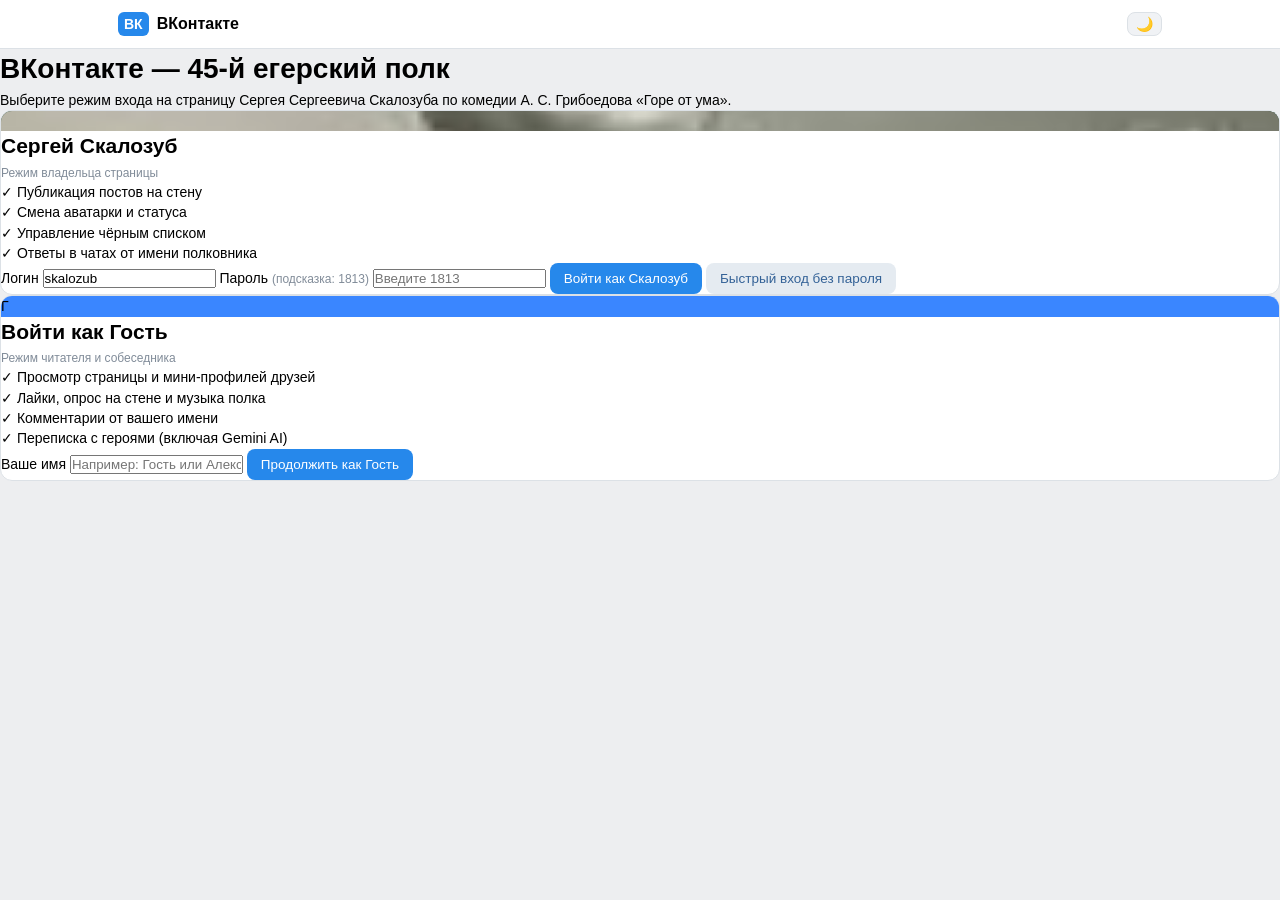
==== commit b76f4e87: "Update print statement from 'Hello' to 'Goodbye'" ====
--- a/index.html
+++ b/index.html
@@ -5,16 +5,26 @@
   <meta name="viewport" content="width=device-width, initial-scale=1.0" />
   <title>Сергей Скалозуб | ВКонтакте</title>
 
-  <!-- Favicon -->
   <link rel="icon" type="image/svg+xml" href="data:image/svg+xml,%3Csvg xmlns='http://www.w3.org/2000/svg' viewBox='0 0 64 64'%3E%3Crect width='64' height='64' rx='14' fill='%232688eb'/%3E%3Ctext x='32' y='43' font-family='Arial,sans-serif' font-weight='bold' font-size='28' text-anchor='middle' fill='white'%3EВК%3C/text%3E%3C/svg%3E" />
 
-  <!-- Open Graph превью для Telegram / ВК -->
   <meta property="og:type" content="profile" />
   <meta property="og:url" content="https://vk.xkeylomt.space/" />
   <meta property="og:title" content="Сергей Сергеевич Скалозуб | ВКонтакте" />
   <meta property="og:description" content="Полковник 45-го егерского полка. «Мне только бы досталось в генералы!» — интерактивная страница по комедии А. С. Грибоедова «Горе от ума»." />
   <meta property="og:image" content="https://vk.xkeylomt.space/avatars/skalozub.jpg" />
   <meta name="theme-color" content="#2688eb" />
+
+  <!-- Мгновенная проверка темы и авторизации до отрисовки (без мигания) -->
+  <script>
+    try {
+      if (localStorage.getItem("vk_theme_v1") === "dark") {
+        document.documentElement.classList.add("dark-theme");
+      }
+      if (!localStorage.getItem("vk_auth_role_v1")) {
+        window.location.replace("login.html");
+      }
+    } catch (e) {}
+  </script>
 
   <link rel="stylesheet" href="style.css" />
 </head>
@@ -30,8 +40,9 @@
       </div>
       <div class="vk-header-right">
         <button class="theme-toggle-btn" id="themeToggleBtn" title="Переключить тему">🌙</button>
-        <span class="vk-user-mini">Сергей Скалозуб</span>
+        <span class="vk-user-mini" id="headerUserName">Сергей Скалозуб</span>
         <div class="vk-avatar-mini" id="headerMiniAvatar">СС</div>
+        <a href="login.html" class="btn btn-secondary btn-sm" id="switchAuthBtn" title="Сменить режим или выйти">Выйти</a>
       </div>
     </div>
   </header>
@@ -43,8 +54,9 @@
       <nav class="vk-nav">
         <a href="#profile" class="vk-nav-item active" id="navProfile">🏠 Моя страница</a>
         <a href="#wall" class="vk-nav-item" id="navNews">📰 Новости <span class="badge">1813</span></a>
-        <a href="#" class="vk-nav-item" id="openChatSidebar">💬 Мессенджер <span class="badge">4</span></a>
+        <a href="#" class="vk-nav-item" id="openChatSidebar">💬 Мессенджер <span class="badge">5</span></a>
         <a href="#friends-tab" class="vk-nav-item" id="navFriends">👥 Друзья <span class="badge" id="navFriendsBadge">6</span></a>
+        <a href="#music-tab" class="vk-nav-item" id="navMusic">🎵 Музыка <span class="badge">4</span></a>
       </nav>
     </aside>
 
@@ -52,6 +64,12 @@
     <main class="vk-main">
       <!-- ==================== ВКЛАДКА 1: МОЯ СТРАНИЦА ==================== -->
       <div id="profileView">
+        <!-- Плашка режима Гостя -->
+        <div class="guest-banner hidden" id="guestBanner">
+          <span>👀 Вы вошли как <strong id="guestBannerName">Гость</strong>. Доступны лайки, комментарии, музыка и чат.</span>
+          <a href="login.html" class="link-btn">Войти как Скалозуб →</a>
+        </div>
+
         <!-- Шапка профиля -->
         <section class="card profile-header-card" id="profile">
           <div class="profile-cover">
@@ -84,9 +102,9 @@
 
               <img id="customAvatarImg" class="profile-avatar-img hidden" alt="Аватар Сергея Скалозуба" />
 
-              <label for="avatarUploadInput" class="avatar-upload-btn" title="Поставить свою аватарку">📷</label>
+              <label for="avatarUploadInput" class="avatar-upload-btn owner-only" title="Поставить свою аватарку">📷</label>
               <input type="file" id="avatarUploadInput" accept="image/*" class="hidden" />
-              <button type="button" id="resetAvatarBtn" class="avatar-reset-btn hidden" title="Вернуть стандартную аву">✕</button>
+              <button type="button" id="resetAvatarBtn" class="avatar-reset-btn hidden owner-only" title="Вернуть стандартную аву">✕</button>
 
               <span class="online-dot" title="В сети с плаца"></span>
             </div>
@@ -97,8 +115,7 @@
                 <span class="verified-badge" title="Подтверждённый полковник 45-го егерского полка">★</span>
               </div>
 
-              <!-- Кликабельный статус -->
-              <p class="profile-status" id="profileStatus" title="Нажмите, чтобы изменить статус">
+              <p class="profile-status" id="profileStatus" title="Статус">
                 Мне только бы досталось в генералы! 🎖️
               </p>
 
@@ -146,7 +163,7 @@
         <!-- Сетка: Стена + Правая колонка -->
         <div class="profile-grid">
           <div class="wall-column" id="wall">
-            <!-- Блок фотографий (4 квадрата + лайтбокс) -->
+            <!-- Блок фотографий -->
             <section class="card photos-card">
               <div class="side-title-row">
                 <h2 class="side-title">Фотографии <span class="muted">4</span></h2>
@@ -208,8 +225,8 @@
               </div>
             </section>
 
-            <!-- Новый пост -->
-            <div class="card new-post-card">
+            <!-- Новый пост (только для Скалозуба) -->
+            <div class="card new-post-card owner-only" id="newPostCard">
               <textarea id="newPostInput" rows="2" placeholder="Что нового на фрунте, Сергей Сергеич?"></textarea>
               <div class="new-post-footer">
                 <span class="hint">Сохраняется в браузере</span>
@@ -219,7 +236,6 @@
 
             <!-- Посты на стене -->
             <div id="postsContainer">
-              <!-- Пост-опрос -->
               <article class="card post-card" data-post-id="post-poll">
                 <div class="post-header">
                   <div class="post-avatar av-skalozub">СС</div>
@@ -280,7 +296,6 @@
                 </div>
               </article>
 
-              <!-- Пост 1 -->
               <article class="card post-card" data-post-id="post-1">
                 <div class="post-header">
                   <div class="post-avatar av-skalozub">СС</div>
@@ -320,7 +335,6 @@
                 </div>
               </article>
 
-              <!-- Пост 3 -->
               <article class="card post-card" data-post-id="post-3">
                 <div class="post-header">
                   <div class="post-avatar av-skalozub">СС</div>
@@ -370,43 +384,23 @@
             </div>
           </div>
 
-          <!-- Правая узкая колонка -->
+          <!-- Правая колонка -->
           <aside class="side-column">
-            <!-- Кликабельные друзья -->
             <section class="card side-card">
               <div class="side-title-row">
                 <h2 class="side-title">Друзья <span class="muted">6</span></h2>
                 <button class="link-btn" id="openFriendsFromSide">Все ▸</button>
               </div>
               <div class="friends-grid">
-                <a href="friends/famusov.html" class="friend-item">
-                  <div class="friend-av av-famusov">ПФ</div>
-                  <span>Фамусов</span>
-                </a>
-                <a href="friends/sofia.html" class="friend-item">
-                  <div class="friend-av av-sofia">СФ</div>
-                  <span>Софья</span>
-                </a>
-                <a href="friends/liza.html" class="friend-item">
-                  <div class="friend-av av-liza">Л</div>
-                  <span>Лиза</span>
-                </a>
-                <a href="friends/repetilov.html" class="friend-item">
-                  <div class="friend-av av-repetilov">Р</div>
-                  <span>Репетилов</span>
-                </a>
-                <a href="friends/khlestova.html" class="friend-item">
-                  <div class="friend-av av-khlestova">АХ</div>
-                  <span>Хлёстова</span>
-                </a>
-                <a href="friends/chatsky.html" class="friend-item">
-                  <div class="friend-av av-chatsky">АЧ</div>
-                  <span>Чацкий</span>
-                </a>
+                <a href="friends/famusov.html" class="friend-item"><div class="friend-av av-famusov">ПФ</div><span>Фамусов</span></a>
+                <a href="friends/sofia.html" class="friend-item"><div class="friend-av av-sofia">СФ</div><span>Софья</span></a>
+                <a href="friends/liza.html" class="friend-item"><div class="friend-av av-liza">Л</div><span>Лиза</span></a>
+                <a href="friends/repetilov.html" class="friend-item"><div class="friend-av av-repetilov">Р</div><span>Репетилов</span></a>
+                <a href="friends/khlestova.html" class="friend-item"><div class="friend-av av-khlestova">АХ</div><span>Хлёстова</span></a>
+                <a href="friends/chatsky.html" class="friend-item"><div class="friend-av av-chatsky">АЧ</div><span>Чацкий</span></a>
               </div>
             </section>
 
-            <!-- Подарки -->
             <section class="card side-card">
               <h2 class="side-title">Подарки <span class="muted">3</span></h2>
               <div class="gifts-grid">
@@ -425,76 +419,12 @@
               </div>
             </section>
 
-            <!-- Подписки -->
-            <section class="card side-card">
-              <h2 class="side-title">Подписки <span class="muted">4</span></h2>
-              <ul class="groups-list">
-                <li>
-                  <div class="group-icon">⚔️</div>
-                  <div>
-                    <div class="group-name">Подслушано в армии</div>
-                    <div class="group-sub">Фрунт, ряды, учения</div>
-                  </div>
-                </li>
-                <li>
-                  <div class="group-icon">💍</div>
-                  <div>
-                    <div class="group-name">Завидные женихи Москвы</div>
-                    <div class="group-sub">И золотой мешок</div>
-                  </div>
-                </li>
-                <li>
-                  <div class="group-icon">🧥</div>
-                  <div>
-                    <div class="group-name">Мундиры и эполеты 1820</div>
-                    <div class="group-sub">Отличье в петличках</div>
-                  </div>
-                </li>
-                <li>
-                  <div class="group-icon">🥁</div>
-                  <div>
-                    <div class="group-name">Фельдфебель в Вольтеры</div>
-                    <div class="group-sub">В три шеренги построим</div>
-                  </div>
-                </li>
-              </ul>
-            </section>
-
-            <!-- Аудиозаписи (со звуком!) -->
             <section class="card side-card">
               <div class="side-title-row">
-                <h2 class="side-title">Аудиозаписи <span class="muted">3</span></h2>
-                <span class="hint">🔊 звук</span>
-              </div>
-              <div class="audio-list">
-                <div class="audio-item" data-sound="march">
-                  <button class="play-btn" aria-label="Воспроизвести">▶</button>
-                  <div class="audio-info">
-                    <div class="audio-title">Марш 45-го егерского полка</div>
-                    <div class="audio-artist">Барабаны «Раз, два!»</div>
-                    <div class="audio-bar"><div class="audio-progress"></div></div>
-                  </div>
-                  <span class="audio-time">3:05</span>
-                </div>
-                <div class="audio-item" data-sound="mazurka">
-                  <button class="play-btn" aria-label="Воспроизвести">▶</button>
-                  <div class="audio-info">
-                    <div class="audio-title">Мазурка на балу у Фамусовых</div>
-                    <div class="audio-artist">Московский бал</div>
-                    <div class="audio-bar"><div class="audio-progress"></div></div>
-                  </div>
-                  <span class="audio-time">2:20</span>
-                </div>
-                <div class="audio-item" data-sound="steps">
-                  <button class="play-btn" aria-label="Воспроизвести">▶</button>
-                  <div class="audio-info">
-                    <div class="audio-title">Звуки шагистики на плацу</div>
-                    <div class="audio-artist">Школа Фридриха</div>
-                    <div class="audio-bar"><div class="audio-progress"></div></div>
-                  </div>
-                  <span class="audio-time">10:00</span>
-                </div>
-              </div>
+                <h2 class="side-title">Аудиозаписи <span class="muted">4</span></h2>
+                <button class="link-btn" id="openMusicFromSide">Все ▸</button>
+              </div>
+              <div class="audio-list" id="sideAudioList"></div>
             </section>
           </aside>
         </div>
@@ -509,7 +439,7 @@
               <button class="friends-tab-btn" data-filter="online">В сети <span class="tab-count" id="countOnline">4</span></button>
               <button class="friends-tab-btn" data-filter="blacklist">Чёрный список <span class="tab-count" id="countBlacklist">1</span></button>
             </div>
-            <button class="btn btn-secondary btn-sm" id="backToProfileBtn">← На страницу</button>
+            <button class="btn btn-secondary btn-sm back-to-profile-btn">← На страницу</button>
           </div>
           <div class="friends-filter-bar">
             <input type="text" id="friendsFilterInput" placeholder="Найти по имени или цитате..." />
@@ -526,7 +456,7 @@
             </div>
             <div class="friend-page-actions">
               <a href="friends/famusov.html" class="btn btn-secondary btn-sm">Открыть</a>
-              <button class="btn btn-danger-soft btn-sm toggle-cs-btn">В ЧС</button>
+              <button class="btn btn-danger-soft btn-sm toggle-cs-btn owner-only">В ЧС</button>
             </div>
           </div>
 
@@ -539,7 +469,7 @@
             </div>
             <div class="friend-page-actions">
               <a href="friends/sofia.html" class="btn btn-secondary btn-sm">Открыть</a>
-              <button class="btn btn-danger-soft btn-sm toggle-cs-btn">В ЧС</button>
+              <button class="btn btn-danger-soft btn-sm toggle-cs-btn owner-only">В ЧС</button>
             </div>
           </div>
 
@@ -552,7 +482,7 @@
             </div>
             <div class="friend-page-actions">
               <a href="friends/liza.html" class="btn btn-secondary btn-sm">Открыть</a>
-              <button class="btn btn-danger-soft btn-sm toggle-cs-btn">В ЧС</button>
+              <button class="btn btn-danger-soft btn-sm toggle-cs-btn owner-only">В ЧС</button>
             </div>
           </div>
 
@@ -565,7 +495,7 @@
             </div>
             <div class="friend-page-actions">
               <a href="friends/repetilov.html" class="btn btn-secondary btn-sm">Открыть</a>
-              <button class="btn btn-danger-soft btn-sm toggle-cs-btn">В ЧС</button>
+              <button class="btn btn-danger-soft btn-sm toggle-cs-btn owner-only">В ЧС</button>
             </div>
           </div>
 
@@ -578,7 +508,7 @@
             </div>
             <div class="friend-page-actions">
               <a href="friends/khlestova.html" class="btn btn-secondary btn-sm">Открыть</a>
-              <button class="btn btn-danger-soft btn-sm toggle-cs-btn">В ЧС</button>
+              <button class="btn btn-danger-soft btn-sm toggle-cs-btn owner-only">В ЧС</button>
             </div>
           </div>
 
@@ -591,15 +521,34 @@
             </div>
             <div class="friend-page-actions">
               <a href="friends/chatsky.html" class="btn btn-secondary btn-sm">Открыть</a>
-              <button class="btn btn-danger-soft btn-sm toggle-cs-btn">Убрать из ЧС</button>
-            </div>
-          </div>
-        </div>
+              <button class="btn btn-danger-soft btn-sm toggle-cs-btn owner-only">Убрать из ЧС</button>
+            </div>
+          </div>
+        </div>
+      </section>
+
+      <!-- ==================== ВКЛАДКА 3: МУЗЫКА ==================== -->
+      <section id="musicView" class="hidden">
+        <div class="card music-header-card">
+          <div class="friends-tabs-row">
+            <div>
+              <strong>🎵 Музыка 45-го егерского полка и балов</strong>
+              <div class="hint" id="musicSourceHint">Играет встроенный синтезатор (или MP3 из папки audio/)</div>
+            </div>
+            <button class="btn btn-secondary btn-sm back-to-profile-btn">← На страницу</button>
+          </div>
+          <div class="music-controls-bar">
+            <span class="hint">Громкость:</span>
+            <input type="range" id="musicVolume" min="0" max="1" step="0.05" value="0.6" />
+          </div>
+        </div>
+
+        <div class="card music-list-card" id="fullMusicList"></div>
       </section>
     </main>
   </div>
 
-  <!-- Модальное окно Мессенджера (список диалогов + Gemini AI) -->
+  <!-- Мессенджер -->
   <div class="modal-overlay hidden" id="chatModal">
     <div class="modal-card messenger-modal">
       <div class="modal-header">
@@ -613,12 +562,9 @@
         </div>
       </div>
 
-      <!-- Панель настройки Gemini ключа (хранится только в браузере!) -->
       <div class="gemini-panel hidden" id="geminiSettingsPanel">
         <div class="gemini-panel-title">Подключение Gemini (gemini-3.8-flash)</div>
-        <p class="hint">
-          Ключ сохраняется только в вашем браузере (в <code>localStorage</code>) и не попадает в код на GitHub.
-        </p>
+        <p class="hint">Ключ сохраняется только в вашем браузере (в <code>localStorage</code>) и работает на всех страницах сайта.</p>
         <div class="gemini-input-row">
           <input type="password" id="geminiKeyInput" placeholder="Вставьте Gemini API Key (AIza...)" />
           <button class="btn btn-primary btn-sm" id="saveGeminiKeyBtn">Сохранить</button>
@@ -627,7 +573,6 @@
       </div>
 
       <div class="messenger-body">
-        <!-- Левый список диалогов -->
         <div class="dialog-list" id="dialogList">
           <button class="dialog-item active" data-peer="skalozub">
             <div class="dialog-av av-skalozub">СС</div>
@@ -666,7 +611,6 @@
           </button>
         </div>
 
-        <!-- Правая часть: текущий чат -->
         <div class="chat-pane">
           <div class="chat-peer-bar">
             <strong id="chatPeerName">Сергей Скалозуб</strong>
@@ -676,7 +620,7 @@
           <div class="chat-messages" id="chatMessages"></div>
 
           <div class="chat-blocked-notice hidden" id="chatBlockedNotice">
-            🚫 Вы добавили этого пользователя в чёрный список. Уберите его из ЧС во вкладке «Друзья», чтобы написать.
+            🚫 Пользователь в чёрном списке. Уберите его из ЧС во вкладке «Друзья», чтобы написать.
           </div>
 
           <div class="chat-input-row" id="chatInputRow">
@@ -688,7 +632,7 @@
     </div>
   </div>
 
-  <!-- Лайтбокс для фотографий -->
+  <!-- Лайтбокс фото -->
   <div class="modal-overlay hidden" id="photoLightbox">
     <div class="lightbox-card">
       <button class="lightbox-close" id="lightboxClose">✕</button>
@@ -702,9 +646,9 @@
   </div>
 
   <footer class="vk-footer">
-    Проект по комедии А. С. Грибоедова «Горе от ума». Авторы: Исаков Филипп, Баев Александр. <span>Сайт создан при поддержки MT Studio</span>
+    Проект по комедии А. С. Грибоедова «Горе от ума» • <span>vk.xkeylomt.space</span>
   </footer>
 
   <script src="script.js"></script>
 </body>
-</html>+</html>
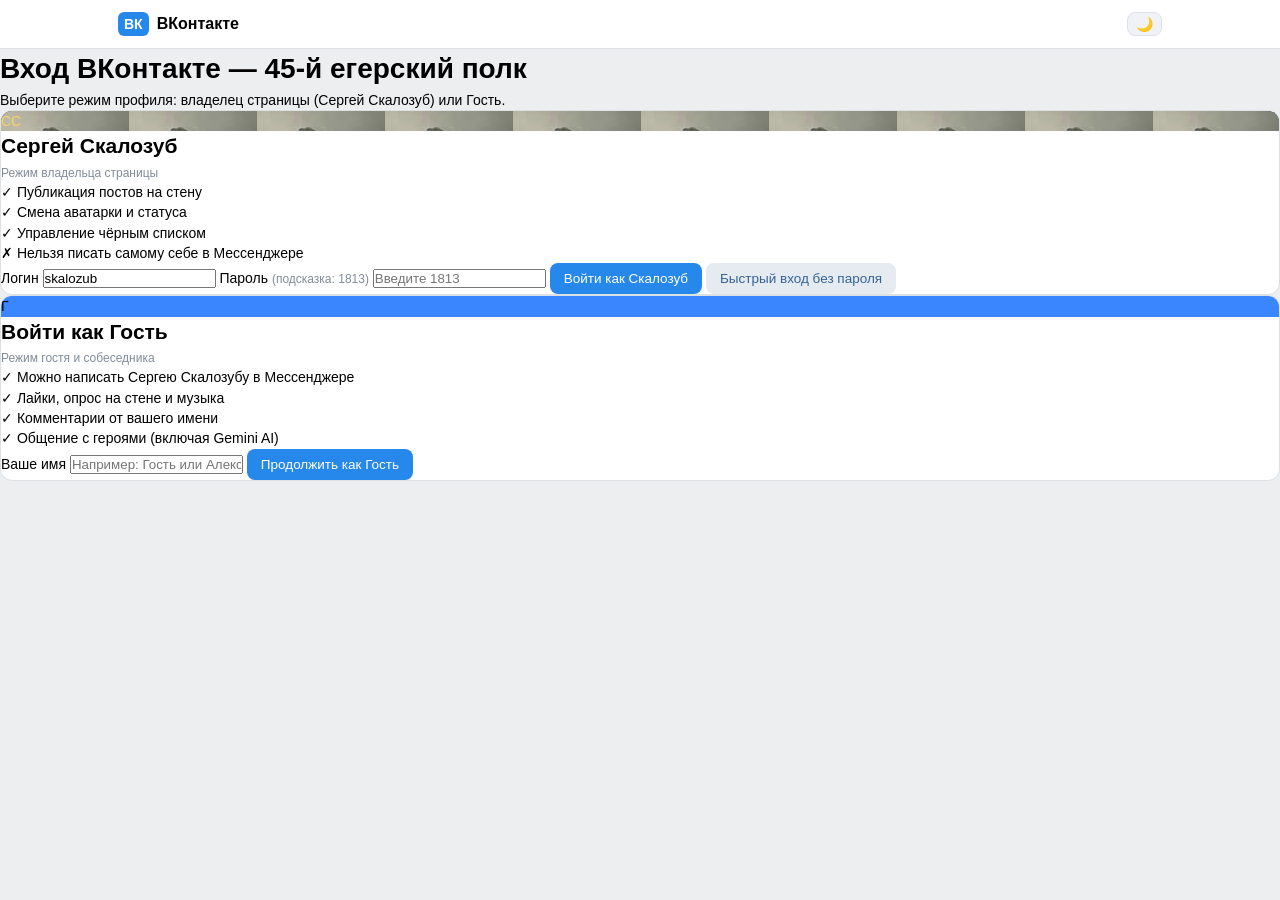
==== commit 1c801efc: "Update fmt.Println message from 'Hello' to 'Goodbye'" ====
--- a/index.html
+++ b/index.html
@@ -49,14 +49,13 @@
 
   <!-- Основной контейнер -->
   <div class="vk-layout">
-    <!-- Левое меню -->
+    <!-- Левое меню (без Музыки, Мессенджер ведёт в messenger.html) -->
     <aside class="vk-sidebar">
       <nav class="vk-nav">
         <a href="#profile" class="vk-nav-item active" id="navProfile">🏠 Моя страница</a>
         <a href="#wall" class="vk-nav-item" id="navNews">📰 Новости <span class="badge">1813</span></a>
-        <a href="#" class="vk-nav-item" id="openChatSidebar">💬 Мессенджер <span class="badge">5</span></a>
+        <a href="messenger.html" class="vk-nav-item" id="openChatSidebar">💬 Мессенджер <span class="badge">7</span></a>
         <a href="#friends-tab" class="vk-nav-item" id="navFriends">👥 Друзья <span class="badge" id="navFriendsBadge">6</span></a>
-        <a href="#music-tab" class="vk-nav-item" id="navMusic">🎵 Музыка <span class="badge">4</span></a>
       </nav>
     </aside>
 
@@ -66,7 +65,7 @@
       <div id="profileView">
         <!-- Плашка режима Гостя -->
         <div class="guest-banner hidden" id="guestBanner">
-          <span>👀 Вы вошли как <strong id="guestBannerName">Гость</strong>. Доступны лайки, комментарии, музыка и чат.</span>
+          <span>👀 Вы вошли как <strong id="guestBannerName">Гость</strong>. Доступны лайки, комментарии, музыка и чат со Скалозубом.</span>
           <a href="login.html" class="link-btn">Войти как Скалозуб →</a>
         </div>
 
@@ -140,8 +139,9 @@
               </div>
             </div>
 
-            <div class="profile-actions">
-              <button class="btn btn-primary" id="openChatBtn">Написать</button>
+            <!-- Видно только Гостю (Скалозуб не может писать сам себе) -->
+            <div class="profile-actions" id="profileActions">
+              <a href="messenger.html?peer=skalozub" class="btn btn-primary" id="openChatBtn">Написать</a>
               <button class="btn btn-secondary" id="friendBtn">В друзьях ✓</button>
             </div>
           </div>
@@ -527,7 +527,7 @@
         </div>
       </section>
 
-      <!-- ==================== ВКЛАДКА 3: МУЗЫКА ==================== -->
+      <!-- ==================== ВКЛАДКА 3: МУЗЫКА (по кнопке «Все ▸» справа) ==================== -->
       <section id="musicView" class="hidden">
         <div class="card music-header-card">
           <div class="friends-tabs-row">
@@ -546,90 +546,6 @@
         <div class="card music-list-card" id="fullMusicList"></div>
       </section>
     </main>
-  </div>
-
-  <!-- Мессенджер -->
-  <div class="modal-overlay hidden" id="chatModal">
-    <div class="modal-card messenger-modal">
-      <div class="modal-header">
-        <div class="messenger-header-left">
-          <strong>💬 Мессенджер</strong>
-          <span class="gemini-badge" id="geminiStatusBadge">Локальный бот</span>
-        </div>
-        <div class="messenger-header-actions">
-          <button class="btn btn-secondary btn-sm" id="geminiSettingsBtn" title="Подключить Gemini AI">⚙️ ИИ</button>
-          <button class="close-modal" id="closeChatBtn">✕</button>
-        </div>
-      </div>
-
-      <div class="gemini-panel hidden" id="geminiSettingsPanel">
-        <div class="gemini-panel-title">Подключение Gemini (gemini-3.8-flash)</div>
-        <p class="hint">Ключ сохраняется только в вашем браузере (в <code>localStorage</code>) и работает на всех страницах сайта.</p>
-        <div class="gemini-input-row">
-          <input type="password" id="geminiKeyInput" placeholder="Вставьте Gemini API Key (AIza...)" />
-          <button class="btn btn-primary btn-sm" id="saveGeminiKeyBtn">Сохранить</button>
-          <button class="btn btn-secondary btn-sm" id="clearGeminiKeyBtn">Сбросить</button>
-        </div>
-      </div>
-
-      <div class="messenger-body">
-        <div class="dialog-list" id="dialogList">
-          <button class="dialog-item active" data-peer="skalozub">
-            <div class="dialog-av av-skalozub">СС</div>
-            <div class="dialog-meta">
-              <div class="dialog-name">Сергей Скалозуб</div>
-              <div class="dialog-preview">Раз, два! Вот и вся наука.</div>
-            </div>
-          </button>
-          <button class="dialog-item" data-peer="famusov">
-            <div class="dialog-av av-famusov">ПФ</div>
-            <div class="dialog-meta">
-              <div class="dialog-name">Павел Фамусов</div>
-              <div class="dialog-preview">Заезжайте в четверг на обед!</div>
-            </div>
-          </button>
-          <button class="dialog-item" data-peer="sofia">
-            <div class="dialog-av av-sofia">СФ</div>
-            <div class="dialog-meta">
-              <div class="dialog-name">Софья Фамусова</div>
-              <div class="dialog-preview">Только не про учения...</div>
-            </div>
-          </button>
-          <button class="dialog-item" data-peer="repetilov">
-            <div class="dialog-av av-repetilov">Р</div>
-            <div class="dialog-meta">
-              <div class="dialog-name">Репетилов</div>
-              <div class="dialog-preview">Шумим, братец, поехали!</div>
-            </div>
-          </button>
-          <button class="dialog-item" data-peer="chatsky">
-            <div class="dialog-av av-chatsky">АЧ</div>
-            <div class="dialog-meta">
-              <div class="dialog-name">Александр Чацкий</div>
-              <div class="dialog-preview" id="chatskyDialogPreview">🚫 В чёрном списке</div>
-            </div>
-          </button>
-        </div>
-
-        <div class="chat-pane">
-          <div class="chat-peer-bar">
-            <strong id="chatPeerName">Сергей Скалозуб</strong>
-            <span class="hint" id="chatPeerSub">Полковник 45-го егерского</span>
-          </div>
-
-          <div class="chat-messages" id="chatMessages"></div>
-
-          <div class="chat-blocked-notice hidden" id="chatBlockedNotice">
-            🚫 Пользователь в чёрном списке. Уберите его из ЧС во вкладке «Друзья», чтобы написать.
-          </div>
-
-          <div class="chat-input-row" id="chatInputRow">
-            <input type="text" id="chatInput" placeholder="Напишите сообщение..." />
-            <button class="btn btn-primary btn-sm" id="sendChatBtn">Отправить</button>
-          </div>
-        </div>
-      </div>
-    </div>
   </div>
 
   <!-- Лайтбокс фото -->
--- a/style.css
+++ b/style.css
@@ -18,7 +18,7 @@
   --radius: 12px;
 }
 
-body.dark-theme {
+html.dark-theme {
   --vk-bg: #141414;
   --vk-card: #222222;
   --vk-surface: #292929;
@@ -52,7 +52,12 @@
   color: var(--vk-text);
   line-height: 1.45;
   font-size: 14px;
-  transition: background-color 0.2s, color 0.2s;
+}
+
+html.theme-animating body,
+html.theme-animating .card,
+html.theme-animating .vk-header {
+  transition: background-color 0.2s ease, color 0.2s ease, border-color 0.2s ease;
 }
 
 /* Шапка */
@@ -123,6 +128,7 @@
   font-size: 12px;
   font-weight: 700;
   overflow: hidden;
+  flex-shrink: 0;
 }
 
 /* Сетка */
@@ -178,6 +184,21 @@
   border-radius: var(--radius);
   border: 1px solid var(--vk-border);
   overflow: hidden;
+}
+
+/* Баннер гостя */
+.guest-banner {
+  background: var(--vk-card);
+  border: 1px solid var(--vk-border);
+  border-radius: var(--radius);
+  padding: 10px 16px;
+  margin-bottom: 14px;
+  display: flex;
+  align-items: center;
+  justify-content: space-between;
+  gap: 10px;
+  flex-wrap: wrap;
+  font-size: 13.5px;
 }
 
 /* Профиль */
@@ -702,819 +723,4 @@
   left: 0;
   bottom: 0;
   width: 0%;
-  background: rgba(38, 136, 235, 0.16);
-  transition: width 0.45s cubic-bezier(0.22, 1, 0.36, 1);
-  pointer-events: none;
-}
-
-.poll-label,
-.poll-percent {
-  position: relative;
-  z-index: 1;
-}
-
-.poll-percent {
-  font-size: 12.5px;
-  color: var(--vk-muted);
-  font-weight: 600;
-}
-
-.poll-footer {
-  font-size: 12px;
-  color: var(--vk-muted);
-}
-
-.post-actions {
-  display: flex;
-  gap: 8px;
-  padding-bottom: 10px;
-  border-bottom: 1px solid var(--vk-border);
-}
-
-.action-btn {
-  background: var(--vk-hover);
-  border: none;
-  border-radius: 16px;
-  padding: 5px 12px;
-  cursor: pointer;
-  color: var(--vk-muted);
-  font-size: 13px;
-  font-weight: 500;
-  transition: background 0.15s;
-}
-
-.action-btn:hover {
-  opacity: 0.9;
-}
-
-.like-btn.liked {
-  background: rgba(230, 70, 70, 0.15);
-  color: var(--vk-red);
-}
-
-/* Комментарии */
-.comments-list {
-  margin-top: 10px;
-  display: flex;
-  flex-direction: column;
-  gap: 10px;
-}
-
-.comment {
-  display: flex;
-  gap: 10px;
-  font-size: 13px;
-}
-
-.comment-avatar {
-  width: 30px;
-  height: 30px;
-  font-size: 11px;
-}
-
-.comment-author {
-  display: block;
-  font-weight: 600;
-  color: var(--vk-link);
-}
-
-.comment-date {
-  font-size: 11.5px;
-  color: var(--vk-muted);
-  margin-top: 2px;
-}
-
-.add-comment-row {
-  margin-top: 12px;
-  display: flex;
-  gap: 8px;
-}
-
-.comment-input {
-  flex: 1;
-  border: 1px solid var(--vk-border);
-  background: var(--vk-surface);
-  color: var(--vk-text);
-  border-radius: 8px;
-  padding: 6px 10px;
-  font-size: 13px;
-  outline: none;
-}
-
-.comment-input:focus {
-  border-color: var(--vk-blue);
-}
-
-/* Правая колонка */
-.side-card {
-  padding: 14px 16px;
-}
-
-.side-title-row {
-  display: flex;
-  align-items: center;
-  justify-content: space-between;
-  margin-bottom: 12px;
-}
-
-.side-title-row .side-title {
-  margin-bottom: 0;
-}
-
-.side-title {
-  font-size: 14px;
-  font-weight: 600;
-  margin-bottom: 12px;
-}
-
-.muted {
-  color: var(--vk-muted);
-  font-weight: 400;
-}
-
-.friends-grid {
-  display: grid;
-  grid-template-columns: repeat(3, 1fr);
-  gap: 10px;
-  text-align: center;
-}
-
-.friend-item {
-  display: flex;
-  flex-direction: column;
-  align-items: center;
-  gap: 5px;
-  font-size: 12px;
-  text-decoration: none;
-  color: var(--vk-text);
-  transition: opacity 0.15s;
-}
-
-.friend-item:hover {
-  opacity: 0.8;
-}
-
-.friend-av {
-  width: 50px;
-  height: 50px;
-  font-size: 15px;
-}
-
-/* Подарки */
-.gifts-grid {
-  display: grid;
-  grid-template-columns: repeat(3, 1fr);
-  gap: 8px;
-}
-
-.gift-item {
-  background: var(--vk-surface);
-  border: 1px solid var(--vk-border);
-  border-radius: 10px;
-  padding: 8px 4px;
-  text-align: center;
-  display: flex;
-  flex-direction: column;
-  align-items: center;
-  gap: 4px;
-  cursor: help;
-}
-
-.gift-rejected {
-  opacity: 0.55;
-  text-decoration: line-through;
-}
-
-.gift-emoji {
-  font-size: 24px;
-}
-
-.gift-caption {
-  font-size: 11px;
-  color: var(--vk-muted);
-}
-
-.groups-list {
-  list-style: none;
-  display: flex;
-  flex-direction: column;
-  gap: 10px;
-}
-
-.groups-list li {
-  display: flex;
-  align-items: center;
-  gap: 10px;
-}
-
-.group-icon {
-  width: 38px;
-  height: 38px;
-  border-radius: 50%;
-  background: var(--vk-hover);
-  display: flex;
-  align-items: center;
-  justify-content: center;
-  font-size: 18px;
-  flex-shrink: 0;
-}
-
-.group-name {
-  font-weight: 500;
-  font-size: 13px;
-}
-
-.group-sub {
-  font-size: 12px;
-  color: var(--vk-muted);
-}
-
-/* Аудиоплеер */
-.audio-list {
-  display: flex;
-  flex-direction: column;
-  gap: 10px;
-}
-
-.audio-item {
-  display: flex;
-  align-items: center;
-  gap: 10px;
-}
-
-.play-btn {
-  width: 32px;
-  height: 32px;
-  border-radius: 50%;
-  border: none;
-  background: var(--vk-btn-sec-bg);
-  color: var(--vk-blue);
-  cursor: pointer;
-  font-size: 12px;
-  flex-shrink: 0;
-}
-
-.audio-item.playing .play-btn {
-  background: var(--vk-blue);
-  color: #fff;
-}
-
-.audio-info {
-  flex: 1;
-  min-width: 0;
-}
-
-.audio-title {
-  font-size: 13px;
-  font-weight: 500;
-  white-space: nowrap;
-  overflow: hidden;
-  text-overflow: ellipsis;
-}
-
-.audio-artist {
-  font-size: 11.5px;
-  color: var(--vk-muted);
-}
-
-.audio-bar {
-  height: 3px;
-  background: var(--vk-btn-sec-bg);
-  border-radius: 2px;
-  margin-top: 4px;
-  overflow: hidden;
-}
-
-.audio-progress {
-  height: 100%;
-  width: 0%;
-  background: var(--vk-blue);
-  transition: width 0.3s linear;
-}
-
-.audio-time {
-  font-size: 12px;
-  color: var(--vk-muted);
-}
-
-/* Вкладка Друзья */
-.friends-page-header {
-  margin-bottom: 16px;
-}
-
-.friends-tabs-row {
-  padding: 12px 16px;
-  display: flex;
-  align-items: center;
-  justify-content: space-between;
-  gap: 12px;
-  border-bottom: 1px solid var(--vk-border);
-  flex-wrap: wrap;
-}
-
-.friends-tabs {
-  display: flex;
-  gap: 6px;
-  flex-wrap: wrap;
-}
-
-.friends-tab-btn {
-  background: transparent;
-  border: none;
-  padding: 7px 12px;
-  border-radius: 8px;
-  font-size: 13.5px;
-  font-weight: 500;
-  color: var(--vk-muted);
-  cursor: pointer;
-}
-
-.friends-tab-btn:hover {
-  background: var(--vk-hover);
-  color: var(--vk-text);
-}
-
-.friends-tab-btn.active {
-  background: var(--vk-btn-sec-bg);
-  color: var(--vk-btn-sec-text);
-}
-
-.tab-count {
-  font-size: 12px;
-  opacity: 0.8;
-  margin-left: 3px;
-}
-
-.friends-filter-bar {
-  padding: 12px 16px;
-  background: var(--vk-surface);
-}
-
-.friends-filter-bar input {
-  width: 100%;
-  border: 1px solid var(--vk-border);
-  background: var(--vk-card);
-  color: var(--vk-text);
-  border-radius: 8px;
-  padding: 8px 12px;
-  font-size: 13.5px;
-  outline: none;
-}
-
-.friends-filter-bar input:focus {
-  border-color: var(--vk-blue);
-}
-
-.friend-page-card {
-  display: flex;
-  align-items: center;
-  gap: 14px;
-  padding: 16px;
-  border-bottom: 1px solid var(--vk-border);
-}
-
-.friend-page-card:last-child {
-  border-bottom: none;
-}
-
-.friend-page-card:hover {
-  background: var(--vk-surface);
-}
-
-.friend-page-av {
-  width: 68px;
-  height: 68px;
-  font-size: 20px;
-  text-decoration: none;
-  position: relative;
-}
-
-.mini-online-dot {
-  position: absolute;
-  bottom: 2px;
-  right: 2px;
-  width: 13px;
-  height: 13px;
-  background: #4bb34b;
-  border: 2px solid var(--vk-card);
-  border-radius: 50%;
-}
-
-.friend-page-info {
-  flex: 1;
-  min-width: 0;
-}
-
-.friend-page-name {
-  font-size: 15px;
-  font-weight: 600;
-  color: var(--vk-link);
-  text-decoration: none;
-  display: inline-flex;
-  align-items: center;
-  gap: 6px;
-}
-
-.friend-page-name:hover {
-  text-decoration: underline;
-}
-
-.cs-badge {
-  background: rgba(230, 70, 70, 0.15);
-  color: var(--vk-red);
-  font-size: 11px;
-  padding: 1px 6px;
-  border-radius: 6px;
-  font-weight: 600;
-}
-
-.friend-page-meta {
-  font-size: 12.5px;
-  color: var(--vk-muted);
-  margin-top: 2px;
-}
-
-.friend-page-status {
-  font-size: 13px;
-  color: var(--vk-text-soft);
-  margin-top: 5px;
-}
-
-.friend-page-actions {
-  display: flex;
-  gap: 6px;
-  flex-shrink: 0;
-}
-
-/* Мессенджер со списком диалогов */
-.modal-overlay {
-  position: fixed;
-  inset: 0;
-  background: rgba(0, 0, 0, 0.55);
-  display: flex;
-  align-items: center;
-  justify-content: center;
-  padding: 16px;
-  z-index: 200;
-}
-
-.modal-card {
-  width: 100%;
-  max-width: 420px;
-  background: var(--vk-card);
-  color: var(--vk-text);
-  border: 1px solid var(--vk-border);
-  border-radius: 12px;
-  overflow: hidden;
-  display: flex;
-  flex-direction: column;
-}
-
-.messenger-modal {
-  max-width: 740px;
-  height: 500px;
-  max-height: 90vh;
-}
-
-.modal-header {
-  padding: 12px 16px;
-  border-bottom: 1px solid var(--vk-border);
-  display: flex;
-  justify-content: space-between;
-  align-items: center;
-}
-
-.messenger-header-left,
-.messenger-header-actions {
-  display: flex;
-  align-items: center;
-  gap: 8px;
-}
-
-.gemini-badge {
-  font-size: 11px;
-  padding: 2px 7px;
-  border-radius: 10px;
-  background: var(--vk-hover);
-  color: var(--vk-muted);
-  font-weight: 600;
-}
-
-.gemini-badge.active {
-  background: rgba(38, 136, 235, 0.16);
-  color: var(--vk-blue);
-}
-
-.gemini-panel {
-  padding: 12px 16px;
-  background: var(--vk-surface);
-  border-bottom: 1px solid var(--vk-border);
-  display: flex;
-  flex-direction: column;
-  gap: 6px;
-}
-
-.gemini-panel-title {
-  font-weight: 600;
-  font-size: 13px;
-}
-
-.gemini-input-row {
-  display: flex;
-  gap: 6px;
-  margin-top: 4px;
-  flex-wrap: wrap;
-}
-
-.gemini-input-row input {
-  flex: 1;
-  min-width: 180px;
-  border: 1px solid var(--vk-border);
-  background: var(--vk-card);
-  color: var(--vk-text);
-  border-radius: 8px;
-  padding: 6px 10px;
-  font-size: 13px;
-  outline: none;
-}
-
-.messenger-body {
-  flex: 1;
-  display: grid;
-  grid-template-columns: 230px 1fr;
-  min-height: 0;
-}
-
-.dialog-list {
-  border-right: 1px solid var(--vk-border);
-  overflow-y: auto;
-  background: var(--vk-surface);
-}
-
-.dialog-item {
-  width: 100%;
-  border: none;
-  background: transparent;
-  color: var(--vk-text);
-  padding: 10px 12px;
-  display: flex;
-  align-items: center;
-  gap: 10px;
-  cursor: pointer;
-  text-align: left;
-  border-bottom: 1px solid var(--vk-border);
-}
-
-.dialog-item:hover,
-.dialog-item.active {
-  background: var(--vk-hover);
-}
-
-.dialog-av {
-  width: 38px;
-  height: 38px;
-  font-size: 13px;
-}
-
-.dialog-meta {
-  min-width: 0;
-  flex: 1;
-}
-
-.dialog-name {
-  font-weight: 600;
-  font-size: 13px;
-}
-
-.dialog-preview {
-  font-size: 11.5px;
-  color: var(--vk-muted);
-  white-space: nowrap;
-  overflow: hidden;
-  text-overflow: ellipsis;
-}
-
-.chat-pane {
-  display: flex;
-  flex-direction: column;
-  min-height: 0;
-}
-
-.chat-peer-bar {
-  padding: 8px 14px;
-  border-bottom: 1px solid var(--vk-border);
-  display: flex;
-  align-items: center;
-  justify-content: space-between;
-}
-
-.close-modal {
-  background: none;
-  border: none;
-  font-size: 18px;
-  cursor: pointer;
-  color: var(--vk-muted);
-}
-
-.chat-messages {
-  flex: 1;
-  padding: 14px;
-  overflow-y: auto;
-  display: flex;
-  flex-direction: column;
-  gap: 10px;
-  background: var(--vk-chat-bg);
-}
-
-.chat-msg {
-  max-width: 80%;
-  padding: 8px 12px;
-  border-radius: 10px;
-  font-size: 13.5px;
-  white-space: pre-wrap;
-}
-
-.chat-msg.incoming {
-  background: var(--vk-card);
-  border: 1px solid var(--vk-border);
-  align-self: flex-start;
-}
-
-.chat-msg.outgoing {
-  background: var(--vk-chat-out);
-  align-self: flex-end;
-}
-
-.chat-msg.typing {
-  color: var(--vk-muted);
-  font-style: italic;
-}
-
-.chat-blocked-notice {
-  padding: 10px 14px;
-  background: rgba(230, 70, 70, 0.14);
-  color: var(--vk-red);
-  font-size: 12.5px;
-  text-align: center;
-}
-
-.chat-input-row {
-  padding: 10px 14px;
-  border-top: 1px solid var(--vk-border);
-  display: flex;
-  gap: 8px;
-}
-
-.chat-input-row input {
-  flex: 1;
-  border: 1px solid var(--vk-border);
-  background: var(--vk-surface);
-  color: var(--vk-text);
-  border-radius: 8px;
-  padding: 7px 10px;
-  outline: none;
-}
-
-/* Лайтбокс фото */
-.lightbox-card {
-  background: var(--vk-card);
-  border-radius: 12px;
-  max-width: 520px;
-  width: 100%;
-  padding: 16px;
-  position: relative;
-  text-align: center;
-}
-
-.lightbox-close {
-  position: absolute;
-  top: 10px;
-  right: 12px;
-  background: none;
-  border: none;
-  color: var(--vk-muted);
-  font-size: 20px;
-  cursor: pointer;
-}
-
-.lightbox-stage {
-  display: flex;
-  align-items: center;
-  gap: 10px;
-  margin-top: 10px;
-}
-
-.lightbox-img-wrap {
-  flex: 1;
-  aspect-ratio: 1 / 1;
-  border-radius: 10px;
-  overflow: hidden;
-}
-
-.lightbox-img-wrap svg {
-  width: 100%;
-  height: 100%;
-  display: block;
-}
-
-.lightbox-nav {
-  border: none;
-  background: var(--vk-hover);
-  color: var(--vk-text);
-  width: 34px;
-  height: 34px;
-  border-radius: 50%;
-  font-size: 20px;
-  cursor: pointer;
-}
-
-.lightbox-caption {
-  margin-top: 12px;
-  font-size: 14px;
-  color: var(--vk-text-soft);
-}
-
-/* Мини-профили */
-.mini-back-bar {
-  display: flex;
-  align-items: center;
-  justify-content: space-between;
-  margin-bottom: 12px;
-  gap: 10px;
-  flex-wrap: wrap;
-}
-
-.blacklist-banner {
-  background: rgba(230, 70, 70, 0.14);
-  color: var(--vk-red);
-  border: 1px solid rgba(230, 70, 70, 0.35);
-  border-radius: 10px;
-  padding: 10px 14px;
-  margin-bottom: 14px;
-  font-weight: 500;
-  font-size: 13.5px;
-}
-
-.has-photo {
-  color: transparent !important;
-  background-size: cover;
-  background-position: center;
-  user-select: none;
-}
-
-.vk-footer {
-  max-width: 1076px;
-  margin: 24px auto 30px;
-  padding: 0 16px;
-  text-align: center;
-  font-size: 12.5px;
-  color: var(--vk-muted);
-}
-
-/* Адаптив */
-@media (max-width: 860px) {
-  .vk-layout {
-    grid-template-columns: 1fr;
-  }
-
-  .vk-nav {
-    flex-direction: row;
-    overflow-x: auto;
-    position: static;
-    padding-bottom: 4px;
-  }
-
-  .vk-nav-item {
-    white-space: nowrap;
-  }
-
-  .profile-grid {
-    grid-template-columns: 1fr;
-  }
-
-  .detail-row {
-    grid-template-columns: 1fr;
-    gap: 2px;
-  }
-
-  .friend-page-card {
-    flex-wrap: wrap;
-  }
-
-  .messenger-body {
-    grid-template-columns: 1fr;
-  }
-
-  .dialog-list {
-    display: flex;
-    overflow-x: auto;
-    border-right: none;
-    border-bottom: 1px solid var(--vk-border);
-  }
-
-  .dialog-item {
-    min-width: 165px;
-    border-bottom: none;
-    border-right: 1px solid var(--vk-border);
-  }
-}+  background: rgba(38, 136, 2
